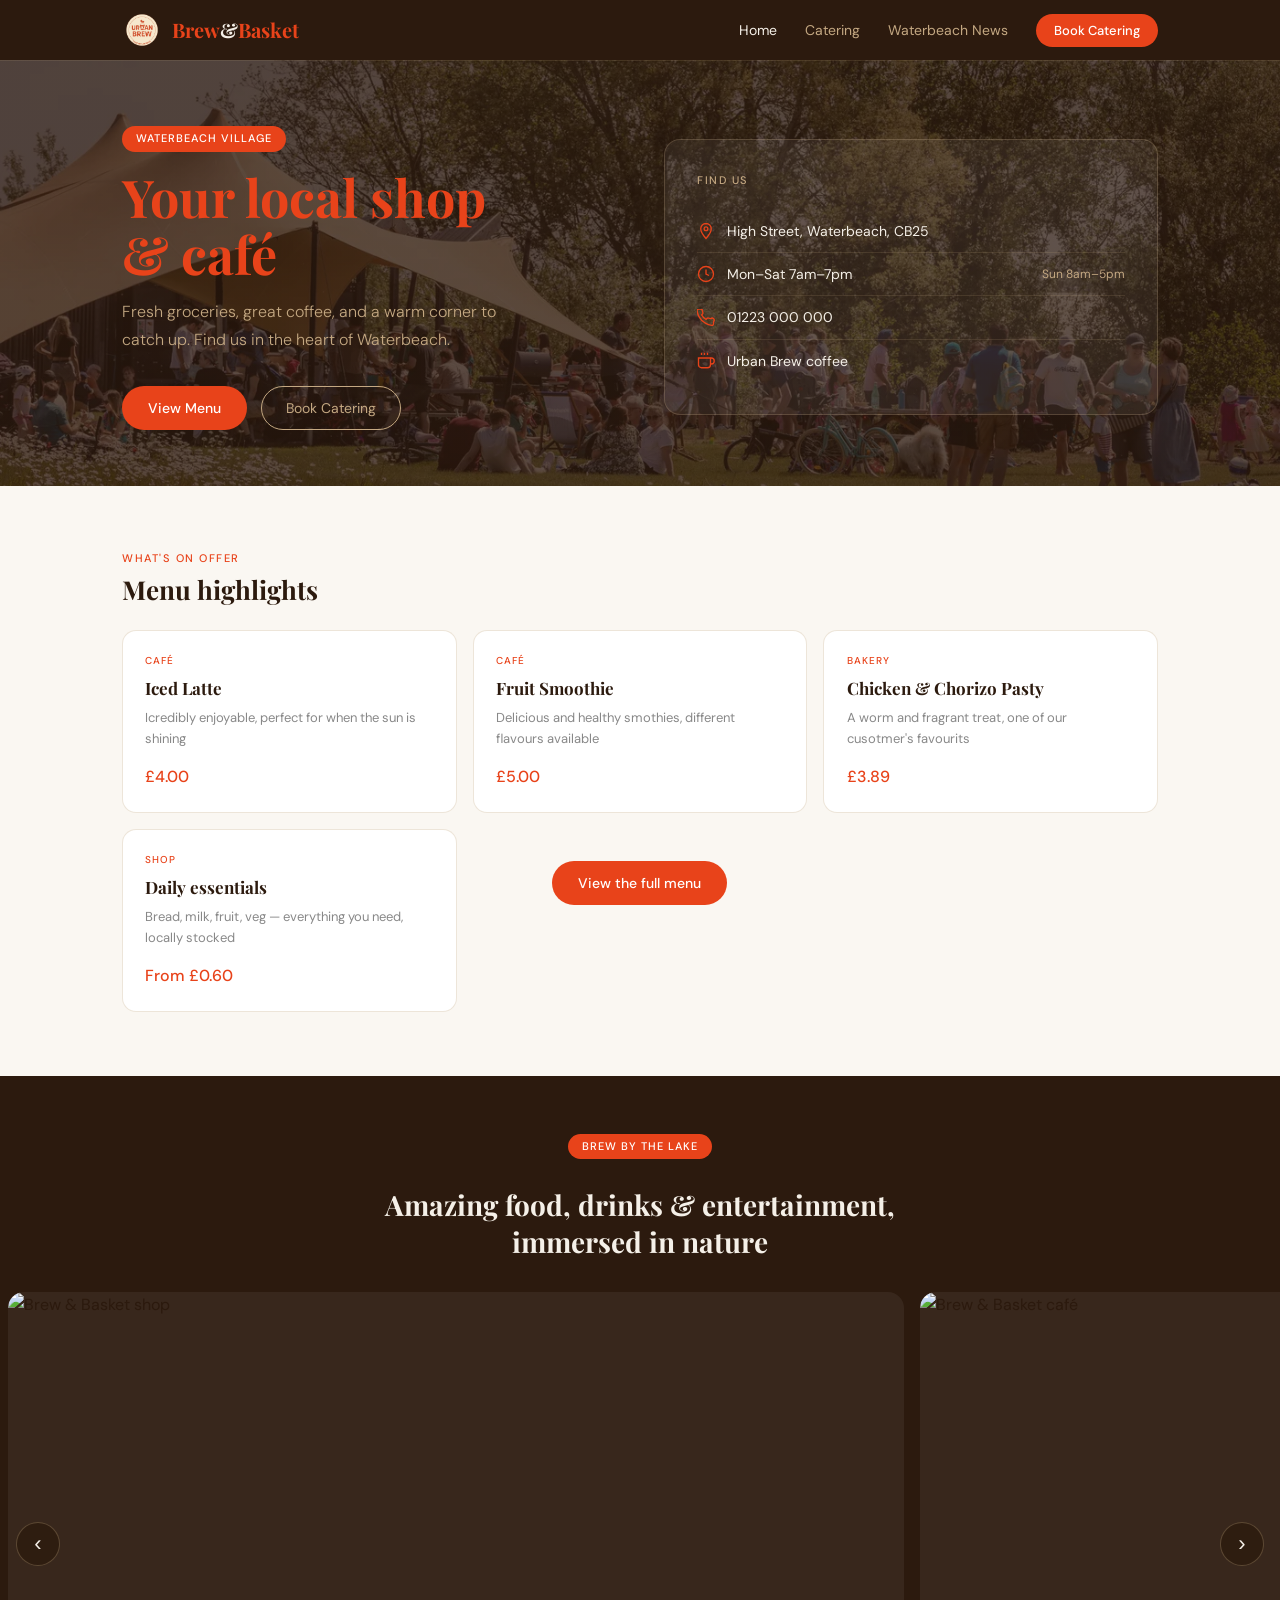
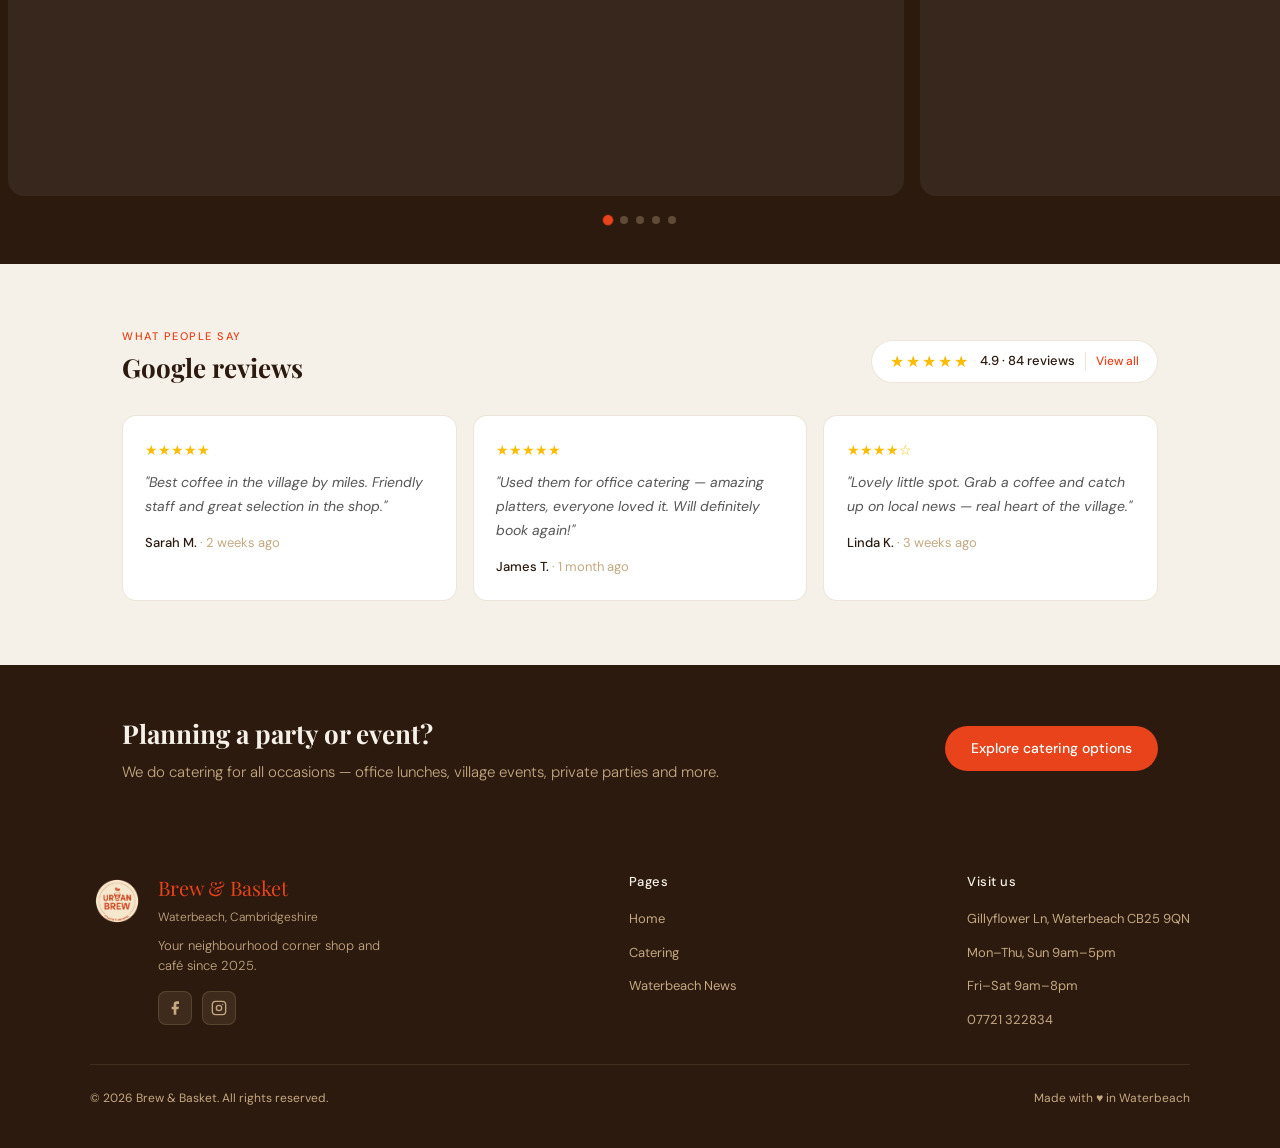
==== index.html @ def5f102 "Change menu link image from JPG to PNG" ====
<!DOCTYPE html>
<html lang="en">
<head>
  <meta charset="UTF-8" />
  <meta name="viewport" content="width=device-width, initial-scale=1.0" />
  <title>Brew & Basket — Waterbeach</title>
  <meta name="description" content="Your local corner shop and café in Waterbeach. Fresh groceries, Urban Brew coffee, and catering for every occasion." />
  <link rel="stylesheet" href="css/style.css" />
  <link rel="stylesheet" href="css/home.css" />
</head>
<body>

  <!-- NAV -->
  <nav class="nav">
    <div class="nav-inner">
      <a href="index.html" class="nav-logo">
        <img src="images/logo.png" alt="Brew & Basket logo" />
        <span class="nav-logo-text">Brew<span>&amp;</span>Basket</span>
      </a>
      <button class="nav-toggle" aria-label="Toggle menu">
        <span></span><span></span><span></span>
      </button>
      <ul class="nav-links">
        <li><a href="index.html">Home</a></li>
        <li><a href="catering.html">Catering</a></li>
        <li><a href="news.html">Waterbeach News</a></li>
        <li><a href="catering.html" class="nav-cta">Book Catering</a></li>
      </ul>
    </div>
  </nav>

  <!-- HERO -->
  <section class="hero">
    <div class="hero-inner page">
      <div class="hero-text fade-up">
        <span class="tag">Waterbeach Village</span>
        <h1><em>Your local shop<br>&amp; café</em></h1>
        <p>Fresh groceries, great coffee, and a warm corner to catch up. Find us in the heart of Waterbeach.</p>
        <div class="hero-btns">
          <a href="#menu" class="btn-primary">View Menu</a>
          <a href="catering.html" class="btn-ghost">Book Catering</a>
        </div>
      </div>
      <div class="hero-card fade-up delay-2">
        <div class="hero-card-title">Find us</div>
        <div class="info-row">
          <svg viewBox="0 0 24 24" fill="none" stroke="currentColor" stroke-width="1.8" class="icon"><path d="M12 2C8.13 2 5 5.13 5 9c0 5.25 7 13 7 13s7-7.75 7-13c0-3.87-3.13-7-7-7z"/><circle cx="12" cy="9" r="2.5"/></svg>
          <span>High Street, Waterbeach, CB25</span>
        </div>
        <div class="info-row">
          <svg viewBox="0 0 24 24" fill="none" stroke="currentColor" stroke-width="1.8" class="icon"><circle cx="12" cy="12" r="10"/><polyline points="12 6 12 12 16 14"/></svg>
          <span>Mon–Sat 7am–7pm</span>
          <small>Sun 8am–5pm</small>
        </div>
        <div class="info-row">
          <svg viewBox="0 0 24 24" fill="none" stroke="currentColor" stroke-width="1.8" class="icon"><path d="M22 16.92v3a2 2 0 01-2.18 2 19.79 19.79 0 01-8.63-3.07A19.5 19.5 0 013.07 10.8 19.79 19.79 0 01.12 2.18 2 2 0 012.1 0h3a2 2 0 012 1.72c.127.96.361 1.903.7 2.81a2 2 0 01-.45 2.11L6.09 7.91a16 16 0 006 6l1.27-1.27a2 2 0 012.11-.45c.907.339 1.85.573 2.81.7A2 2 0 0122 16.92z"/></svg>
          <span>01223 000 000</span>
        </div>
        <div class="info-row">
          <svg viewBox="0 0 24 24" fill="none" stroke="currentColor" stroke-width="1.8" class="icon"><path d="M18 8h1a4 4 0 010 8h-1"/><path d="M2 8h16v9a4 4 0 01-4 4H6a4 4 0 01-4-4V8z"/><line x1="6" y1="1" x2="6" y2="4"/><line x1="10" y1="1" x2="10" y2="4"/><line x1="14" y1="1" x2="14" y2="4"/></svg>
          <span>Urban Brew coffee</span>
        </div>
      </div>
    </div>
  </section>

  <!-- MENU -->
  <section id="menu" class="section-pad">
    <div class="page">
      <p class="section-label reveal">What's on offer</p>
      <h2 class="section-title reveal">Menu highlights</h2>
      <div class="menu-grid">
        <div class="menu-card reveal">
          <div class="menu-cat">Café</div>
          <h3>Iced Latte</h3>
          <p>Icredibly enjoyable, perfect for when the sun is shining</p>
          <div class="menu-price">£4.00</div>
        </div>
        <div class="menu-card reveal delay-1">
          <div class="menu-cat">Café</div>
          <h3>Fruit Smoothie</h3>
          <p>Delicious and healthy smothies, different flavours available</p>
          <div class="menu-price">£5.00</div>
        </div>
        <div class="menu-card reveal delay-2">
          <div class="menu-cat">Bakery</div>
          <h3>Chicken & Chorizo Pasty</h3>
          <p>A worm and fragrant treat, one of our cusotmer's favourits</p>
          <div class="menu-price">£3.89</div>
        </div>
        <div class="menu-card reveal delay-2">
          <div class="menu-cat">Shop</div>
          <h3>Daily essentials</h3>
          <p>Bread, milk, fruit, veg — everything you need, locally stocked</p>
          <div class="menu-price">From £0.60</div>
        </div>
      <div style="text-align:center; margin-top:2rem;">
        <a href="images/menu.png" target="_blank" class="btn-primary">View the full menu</a>
      </div>
    </div>
  </section>

  <!-- CAROUSEL -->
  <section class="carousel-section">
    <div class="carousel-text reveal">
      <span class="tag">Brew by the lake</span>
      <h2>Amazing food, drinks &amp; entertainment,<br>immersed in nature</h2>
    </div>
    <div class="carousel-track-wrap">
      <div class="carousel-track" id="carouselTrack">
        <div class="carousel-slide">
          <img src="images/shop1.jpg" alt="Brew & Basket shop" />
        </div>
        <div class="carousel-slide">
          <img src="images/shop2.jpg" alt="Brew & Basket café" />
        </div>
        <div class="carousel-slide">
          <img src="images/shop3.jpg" alt="Brew & Basket drinks" />
        </div>
        <div class="carousel-slide">
          <img src="images/shop4.jpg" alt="Brew & Basket food" />
        </div>
        <div class="carousel-slide">
          <img src="images/shop5.jpg" alt="Brew & Basket lakeside" />
        </div>
      </div>
      <button class="carousel-btn carousel-prev" id="carouselPrev" aria-label="Previous">&#8249;</button>
      <button class="carousel-btn carousel-next" id="carouselNext" aria-label="Next">&#8250;</button>
    </div>
    <div class="carousel-dots" id="carouselDots"></div>
  </section>

  <!-- GOOGLE REVIEWS -->
  <section class="reviews-section">
    <div class="page">
      <div class="reviews-header reveal">
        <div>
          <p class="section-label">What people say</p>
          <h2 class="section-title" style="margin-bottom:0">Google reviews</h2>
        </div>
        <div class="google-badge">
          <div class="stars">★★★★★</div>
          <span>4.9 · 84 reviews</span>
          <a href="https://maps.google.com" target="_blank" rel="noopener" class="google-link">View all</a>
        </div>
      </div>
      <div class="reviews-grid">
        <div class="review-card reveal">
          <div class="review-stars">★★★★★</div>
          <p class="review-text">"Best coffee in the village by miles. Friendly staff and great selection in the shop."</p>
          <div class="reviewer">Sarah M. <span class="review-date">· 2 weeks ago</span></div>
        </div>
        <div class="review-card reveal delay-1">
          <div class="review-stars">★★★★★</div>
          <p class="review-text">"Used them for office catering — amazing platters, everyone loved it. Will definitely book again!"</p>
          <div class="reviewer">James T. <span class="review-date">· 1 month ago</span></div>
        </div>
        <div class="review-card reveal delay-2">
          <div class="review-stars">★★★★☆</div>
          <p class="review-text">"Lovely little spot. Grab a coffee and catch up on local news — real heart of the village."</p>
          <div class="reviewer">Linda K. <span class="review-date">· 3 weeks ago</span></div>
        </div>
      </div>
    </div>
  </section>

  <!-- CTA STRIP -->
  <section class="cta-strip">
    <div class="page">
      <div class="cta-inner reveal">
        <div>
          <h2>Planning a party or event?</h2>
          <p>We do catering for all occasions — office lunches, village events, private parties and more.</p>
        </div>
        <a href="catering.html" class="btn-primary">Explore catering options</a>
      </div>
    </div>
  </section>

  <!-- FOOTER -->
  <footer class="footer">
    <div class="footer-inner">
      <div>
        <div class="footer-brand-wrap">
          <img src="images/logo.png" alt="Brew & Basket logo" />
          <div>
            <div class="footer-brand">Brew &amp; Basket
              <small>Waterbeach, Cambridgeshire</small>
            </div>
            <p style="color:var(--tan); font-size:13px; font-weight:300; margin-top:8px; max-width:240px; line-height:1.6;">Your neighbourhood corner shop and café since 2025.</p>
            <div class="footer-social">
              <a href="https://facebook.com/brewandbasket" target="_blank" rel="noopener" aria-label="Facebook">
                <svg viewBox="0 0 24 24" fill="currentColor"><path d="M18 2h-3a5 5 0 00-5 5v3H7v4h3v8h4v-8h3l1-4h-4V7a1 1 0 011-1h3z"/></svg>
              </a>
              <a href="https://instagram.com/brewandbasket" target="_blank" rel="noopener" aria-label="Instagram">
                <svg viewBox="0 0 24 24" fill="none" stroke="currentColor" stroke-width="2"><rect x="2" y="2" width="20" height="20" rx="5" ry="5"/><circle cx="12" cy="12" r="4"/><circle cx="17.5" cy="6.5" r="1" fill="currentColor" stroke="none"/></svg>
              </a>
            </div>
          </div>
        </div>
      </div>
      <div class="footer-col">
        <h4>Pages</h4>
        <ul>
          <li><a href="index.html">Home</a></li>
          <li><a href="catering.html">Catering</a></li>
          <li><a href="news.html">Waterbeach News</a></li>
        </ul>
      </div>
      <div class="footer-col">
        <h4>Visit us</h4>
        <ul>
          <li><a href="#">Gillyflower Ln, Waterbeach CB25 9QN</a></li>
          <li><a href="#">Mon–Thu, Sun 9am–5pm</a></li>
          <li><a href="#">Fri–Sat 9am–8pm</a></li>
          <li><a href="tel:07721322834">07721 322834</a></li>
        </ul>
      </div>
    </div>
    <div class="footer-bottom">
      <span>© 2026 Brew &amp; Basket. All rights reserved.</span>
      <span>Made with ♥ in Waterbeach</span>
    </div>
  </footer>

  <script src="js/main.js"></script>
</body>
</html>
---- css/style.css ----
@import url('https://fonts.googleapis.com/css2?family=Playfair+Display:wght@400;700&family=DM+Sans:wght@300;400;500&display=swap');

/* ── Brand tokens ── */
:root {
  --orange:  #E8431A;
  --cream:   #F5F0E8;
  --brown:   #2C1A0E;
  --tan:     #C4A882;
  --light:   #FAF7F2;
  --white:   #FFFFFF;
  --border:  rgba(196,168,130,0.30);
  --border-light: rgba(196,168,130,0.18);
}

/* ── Reset ── */
*, *::before, *::after { box-sizing: border-box; margin: 0; padding: 0; }
html { scroll-behavior: smooth; }
body {
  font-family: 'DM Sans', sans-serif;
  background: var(--light);
  color: var(--brown);
  font-size: 16px;
  line-height: 1.6;
}
img { max-width: 100%; display: block; }
a { color: inherit; }

/* ── Utility ── */
.tag {
  display: inline-block;
  background: var(--orange);
  color: #fff;
  font-size: 11px;
  font-weight: 500;
  letter-spacing: 1px;
  text-transform: uppercase;
  padding: 4px 14px;
  border-radius: 20px;
  margin-bottom: 1rem;
}
.section-label {
  font-size: 11px;
  letter-spacing: 1.5px;
  text-transform: uppercase;
  color: var(--orange);
  font-weight: 500;
  margin-bottom: 0.4rem;
}
.section-title {
  font-family: 'Playfair Display', serif;
  font-size: 26px;
  color: var(--brown);
  margin-bottom: 1.5rem;
  line-height: 1.2;
}
.btn-primary {
  display: inline-block;
  background: var(--orange);
  color: #fff;
  padding: 11px 26px;
  border-radius: 24px;
  font-size: 14px;
  font-weight: 500;
  text-decoration: none;
  transition: opacity .2s, transform .15s;
  border: none;
  cursor: pointer;
  font-family: 'DM Sans', sans-serif;
}
.btn-primary:hover { opacity: .88; transform: translateY(-1px); }
.btn-ghost {
  display: inline-block;
  border: 1.5px solid var(--tan);
  color: var(--tan);
  padding: 10px 24px;
  border-radius: 24px;
  font-size: 14px;
  text-decoration: none;
  transition: border-color .2s, color .2s;
}
.btn-ghost:hover { border-color: var(--cream); color: var(--cream); }

/* ── Navigation ── */
.nav {
  background: var(--brown);
  position: sticky;
  top: 0;
  z-index: 100;
  box-shadow: 0 1px 0 rgba(196,168,130,0.15);
}
.nav-inner {
  max-width: 1100px;
  margin: 0 auto;
  padding: 0 2rem;
  height: 60px;
  display: flex;
  align-items: center;
  justify-content: space-between;
}
.nav-logo {
  display: flex;
  align-items: center;
  gap: 10px;
  text-decoration: none;
}
.nav-logo img {
  height: 40px;
  width: 40px;
  object-fit: contain;
  border-radius: 50%;
}
.nav-logo-text {
  font-family: 'Playfair Display', serif;
  font-size: 20px;
  font-weight: 700;
  color: var(--orange);
}
.nav-logo-text span { color: var(--cream); }
.nav-links {
  display: flex;
  align-items: center;
  gap: 28px;
  list-style: none;
}
.nav-links a {
  color: var(--tan);
  text-decoration: none;
  font-size: 14px;
  transition: color .2s;
}
.nav-links a:hover,
.nav-links a.active { color: var(--cream); }
.nav-links .nav-cta {
  background: var(--orange);
  color: #fff;
  padding: 8px 18px;
  border-radius: 20px;
  font-size: 13px;
  font-weight: 500;
  transition: opacity .2s;
}
.nav-links .nav-cta:hover { opacity: .85; color: #fff; }

/* hamburger */
.nav-toggle {
  display: none;
  background: none;
  border: none;
  cursor: pointer;
  padding: 4px;
}
.nav-toggle span {
  display: block;
  width: 22px;
  height: 2px;
  background: var(--tan);
  margin: 5px 0;
  transition: transform .25s, opacity .25s;
}

/* ── Footer ── */
.footer {
  background: var(--brown);
  padding: 2.5rem 2rem;
}
.footer-inner {
  max-width: 1100px;
  margin: 0 auto;
  display: flex;
  align-items: flex-start;
  justify-content: space-between;
  gap: 2rem;
  flex-wrap: wrap;
}
.footer-brand-wrap {
  display: flex;
  align-items: flex-start;
  gap: 14px;
}
.footer-brand-wrap img {
  width: 54px;
  height: 54px;
  object-fit: contain;
  border-radius: 50%;
  margin-top: 2px;
  flex-shrink: 0;
}
.footer-brand {
  font-family: 'Playfair Display', serif;
  color: var(--orange);
  font-size: 20px;
}
.footer-brand small {
  display: block;
  color: var(--tan);
  font-family: 'DM Sans', sans-serif;
  font-size: 12px;
  font-weight: 300;
  margin-top: 4px;
}
.footer-brand p {
  color: var(--tan);
  font-size: 13px;
  font-weight: 300;
  margin-top: 8px;
  max-width: 260px;
  line-height: 1.6;
}
.footer-social {
  display: flex;
  gap: 10px;
  margin-top: 14px;
}
.footer-social a {
  display: flex;
  align-items: center;
  justify-content: center;
  width: 34px;
  height: 34px;
  border-radius: 8px;
  background: rgba(196,168,130,0.12);
  border: 1px solid rgba(196,168,130,0.2);
  color: var(--tan);
  text-decoration: none;
  transition: background .2s, color .2s;
}
.footer-social a:hover {
  background: var(--orange);
  color: white;
  border-color: var(--orange);
}
.footer-social svg { width: 16px; height: 16px; }
.footer-col h4 {
  color: var(--cream);
  font-size: 13px;
  font-weight: 500;
  letter-spacing: 0.5px;
  margin-bottom: 12px;
}
.footer-col ul { list-style: none; }
.footer-col ul li { margin-bottom: 8px; }
.footer-col ul li a {
  color: var(--tan);
  text-decoration: none;
  font-size: 13px;
  transition: color .2s;
}
.footer-col ul li a:hover { color: var(--cream); }
.footer-bottom {
  max-width: 1100px;
  margin: 1.5rem auto 0;
  padding-top: 1.5rem;
  border-top: 1px solid rgba(196,168,130,0.15);
  font-size: 12px;
  color: var(--tan);
  display: flex;
  justify-content: space-between;
  flex-wrap: wrap;
  gap: .5rem;
}

/* ── Page wrapper ── */
.page { max-width: 1100px; margin: 0 auto; padding: 0 2rem; }

/* ── Animations ── */
@keyframes fadeUp {
  from { opacity: 0; transform: translateY(18px); }
  to   { opacity: 1; transform: translateY(0); }
}
.fade-up { animation: fadeUp .55s ease both; }
.delay-1 { animation-delay: .1s; }
.delay-2 { animation-delay: .2s; }
.delay-3 { animation-delay: .3s; }
.delay-4 { animation-delay: .4s; }

/* ── Responsive ── */
@media (max-width: 768px) {
  .nav-links { display: none; flex-direction: column; position: absolute; top: 60px; left: 0; right: 0; background: var(--brown); padding: 1.5rem 2rem; gap: 16px; border-top: 1px solid rgba(196,168,130,0.15); }
  .nav-links.open { display: flex; }
  .nav-toggle { display: block; }
  .section-title { font-size: 22px; }
  .page { padding: 0 1.25rem; }
}
---- css/home.css ----
/* ── Hero ── */
.hero {
  background: linear-gradient(rgba(44, 26, 14, 0.78), rgba(44, 26, 14, 0.78)),
              url('../images/hero.webp') center/cover no-repeat;

  padding: 4rem 0 3.5rem;
}
.hero-inner {
  display: grid;
  grid-template-columns: 1fr 1fr;
  gap: 3rem;
  align-items: center;
}
.hero-text h1 {
  font-family: 'Playfair Display', serif;
  font-size: 52px;
  color: var(--tan);
  line-height: 1.1;
  margin-bottom: 1rem;
}
.hero-text h1 em {
  color: var(--tan);
  font-style: normal;
}
.hero-text p {
  color: var(--tan);
  font-size: 16px;
  font-weight: 300;
  line-height: 1.75;
  margin-bottom: 2rem;
  max-width: 400px;
}
.hero-btns {
  display: flex;
  gap: 14px;
  flex-wrap: wrap;
}

.hero-card {
  background: rgba(255,255,255,0.06);
  border: 1px solid rgba(196,168,130,0.25);
  border-radius: 16px;
  padding: 2rem;
}
.hero-card-title {
  color: var(--tan);
  font-size: 11px;
  letter-spacing: 1.5px;
  text-transform: uppercase;
  font-weight: 500;
  margin-bottom: 1.25rem;
}
.info-row {
  display: flex;
  align-items: center;
  gap: 12px;
  padding: 10px 0;
  border-bottom: 1px solid rgba(196,168,130,0.15);
}
.info-row:last-child { border-bottom: none; }
.info-row .icon {
  width: 18px;
  height: 18px;
  color: var(--orange);
  flex-shrink: 0;
}
.info-row span {
  color: var(--cream);
  font-size: 14px;
  flex: 1;
}
.info-row small {
  color: var(--tan);
  font-size: 12px;
}

/* ── Section padding ── */
.section-pad { padding: 4rem 0; }

/* ── Menu grid ── */
.menu-grid {
  display: grid;
  grid-template-columns: repeat(3, 1fr);
  gap: 16px;
}
.menu-card {
  background: var(--white);
  border-radius: 14px;
  padding: 1.4rem;
  border: 1px solid var(--border);
  transition: transform .2s, box-shadow .2s;
}
.menu-card:hover {
  transform: translateY(-3px);
  box-shadow: 0 8px 24px rgba(44,26,14,0.08);
}
.menu-cat {
  font-size: 10px;
  font-weight: 500;
  letter-spacing: 1px;
  text-transform: uppercase;
  color: var(--orange);
  margin-bottom: 6px;
}
.menu-card h3 {
  font-family: 'Playfair Display', serif;
  font-size: 17px;
  color: var(--brown);
  margin-bottom: 6px;
}
.menu-card p {
  font-size: 13px;
  color: #888;
  line-height: 1.6;
  margin-bottom: 14px;
}
.menu-price {
  font-size: 16px;
  font-weight: 500;
  color: var(--orange);
}

/* ── Reviews ── */
.reviews-section {
  background: var(--cream);
  padding: 4rem 0;
}
.reviews-header {
  display: flex;
  align-items: flex-end;
  justify-content: space-between;
  margin-bottom: 2rem;
  flex-wrap: wrap;
  gap: 1rem;
}
.google-badge {
  display: flex;
  align-items: center;
  gap: 10px;
  background: var(--white);
  padding: 8px 18px;
  border-radius: 24px;
  border: 1px solid var(--border);
}
.stars { color: #FBBC04; font-size: 16px; letter-spacing: 2px; }
.google-badge span { font-size: 13px; color: var(--brown); font-weight: 500; }
.google-link {
  font-size: 12px;
  color: var(--orange);
  text-decoration: none;
  font-weight: 500;
  border-left: 1px solid var(--border);
  padding-left: 10px;
}
.reviews-grid {
  display: grid;
  grid-template-columns: repeat(3, 1fr);
  gap: 16px;
}
.review-card {
  background: var(--white);
  border-radius: 14px;
  padding: 1.4rem;
  border: 1px solid var(--border);
}
.review-stars { color: #FBBC04; font-size: 14px; margin-bottom: 10px; }
.review-text {
  font-size: 14px;
  color: #555;
  line-height: 1.7;
  margin-bottom: 14px;
  font-style: italic;
}
.reviewer { font-size: 13px; font-weight: 500; color: var(--brown); }
.review-date { color: var(--tan); font-weight: 400; }

/* ── CTA strip ── */
.cta-strip {
  background: var(--brown);
  padding: 3rem 0;
}
.cta-inner {
  display: flex;
  align-items: center;
  justify-content: space-between;
  gap: 2rem;
  flex-wrap: wrap;
}
.cta-inner h2 {
  font-family: 'Playfair Display', serif;
  font-size: 26px;
  color: var(--cream);
  margin-bottom: 6px;
}
.cta-inner p {
  color: var(--tan);
  font-size: 15px;
  font-weight: 300;
}

/* ── Hero h1 colour fix (readable on cream background) ── */
.hero-text h1 em {
  color: var(--orange);
  font-style: normal;
}

/* ── Carousel ── */
.carousel-section {
  background: var(--brown);
  padding: 3.5rem 0 2.5rem;
  overflow: hidden;
}
.carousel-text {
  text-align: center;
  padding: 0 2rem;
  margin-bottom: 2rem;
}
.carousel-text h2 {
  font-family: 'Playfair Display', serif;
  font-size: 28px;
  color: var(--cream);
  line-height: 1.3;
  margin-top: 0.75rem;
}
.carousel-track-wrap {
  position: relative;
  overflow: hidden;
  cursor: grab;
  user-select: none;
}
.carousel-track-wrap:active { cursor: grabbing; }
.carousel-track {
  display: flex;
  transition: transform 0.45s cubic-bezier(0.25, 0.46, 0.45, 0.94);
}
.carousel-slide {
  min-width: 70%;
  margin: 0 8px;
  border-radius: 16px;
  overflow: hidden;
  aspect-ratio: 16/9;
  background: rgba(255,255,255,0.06);
  flex-shrink: 0;
}
.carousel-slide img {
  width: 100%;
  height: 100%;
  object-fit: cover;
  display: block;
  pointer-events: none;
}
/* placeholder when no image uploaded yet */
.carousel-slide:not(:has(img[src])) {
  display: flex;
  align-items: center;
  justify-content: center;
  color: var(--tan);
  font-size: 13px;
}
.carousel-btn {
  position: absolute;
  top: 50%;
  transform: translateY(-50%);
  background: rgba(44,26,14,0.7);
  border: 1px solid rgba(196,168,130,0.3);
  color: var(--cream);
  width: 44px;
  height: 44px;
  border-radius: 50%;
  font-size: 22px;
  cursor: pointer;
  display: flex;
  align-items: center;
  justify-content: center;
  transition: background .2s;
  z-index: 2;
}
.carousel-btn:hover { background: var(--orange); border-color: var(--orange); }
.carousel-prev { left: 16px; }
.carousel-next { right: 16px; }
.carousel-dots {
  display: flex;
  justify-content: center;
  gap: 8px;
  margin-top: 1.25rem;
  padding: 0 2rem;
}
.carousel-dots .dot {
  width: 8px;
  height: 8px;
  border-radius: 50%;
  background: rgba(196,168,130,0.35);
  border: none;
  cursor: pointer;
  transition: background .2s, transform .2s;
  padding: 0;
}
.carousel-dots .dot.active {
  background: var(--orange);
  transform: scale(1.3);
}

/* ── Responsive ── */
@media (max-width: 900px) {
  .menu-grid { grid-template-columns: repeat(2, 1fr); }
  .reviews-grid { grid-template-columns: repeat(2, 1fr); }
  .carousel-slide { min-width: 85%; }
}
@media (max-width: 768px) {
  .hero-inner { grid-template-columns: 1fr; }
  .hero-text h1 { font-size: 38px; }
  .hero-card { display: none; }
  .menu-grid { grid-template-columns: 1fr; }
  .reviews-grid { grid-template-columns: 1fr; }
  .cta-inner { flex-direction: column; text-align: center; }
  .carousel-slide { min-width: 92%; }
  .carousel-text h2 { font-size: 22px; }
}
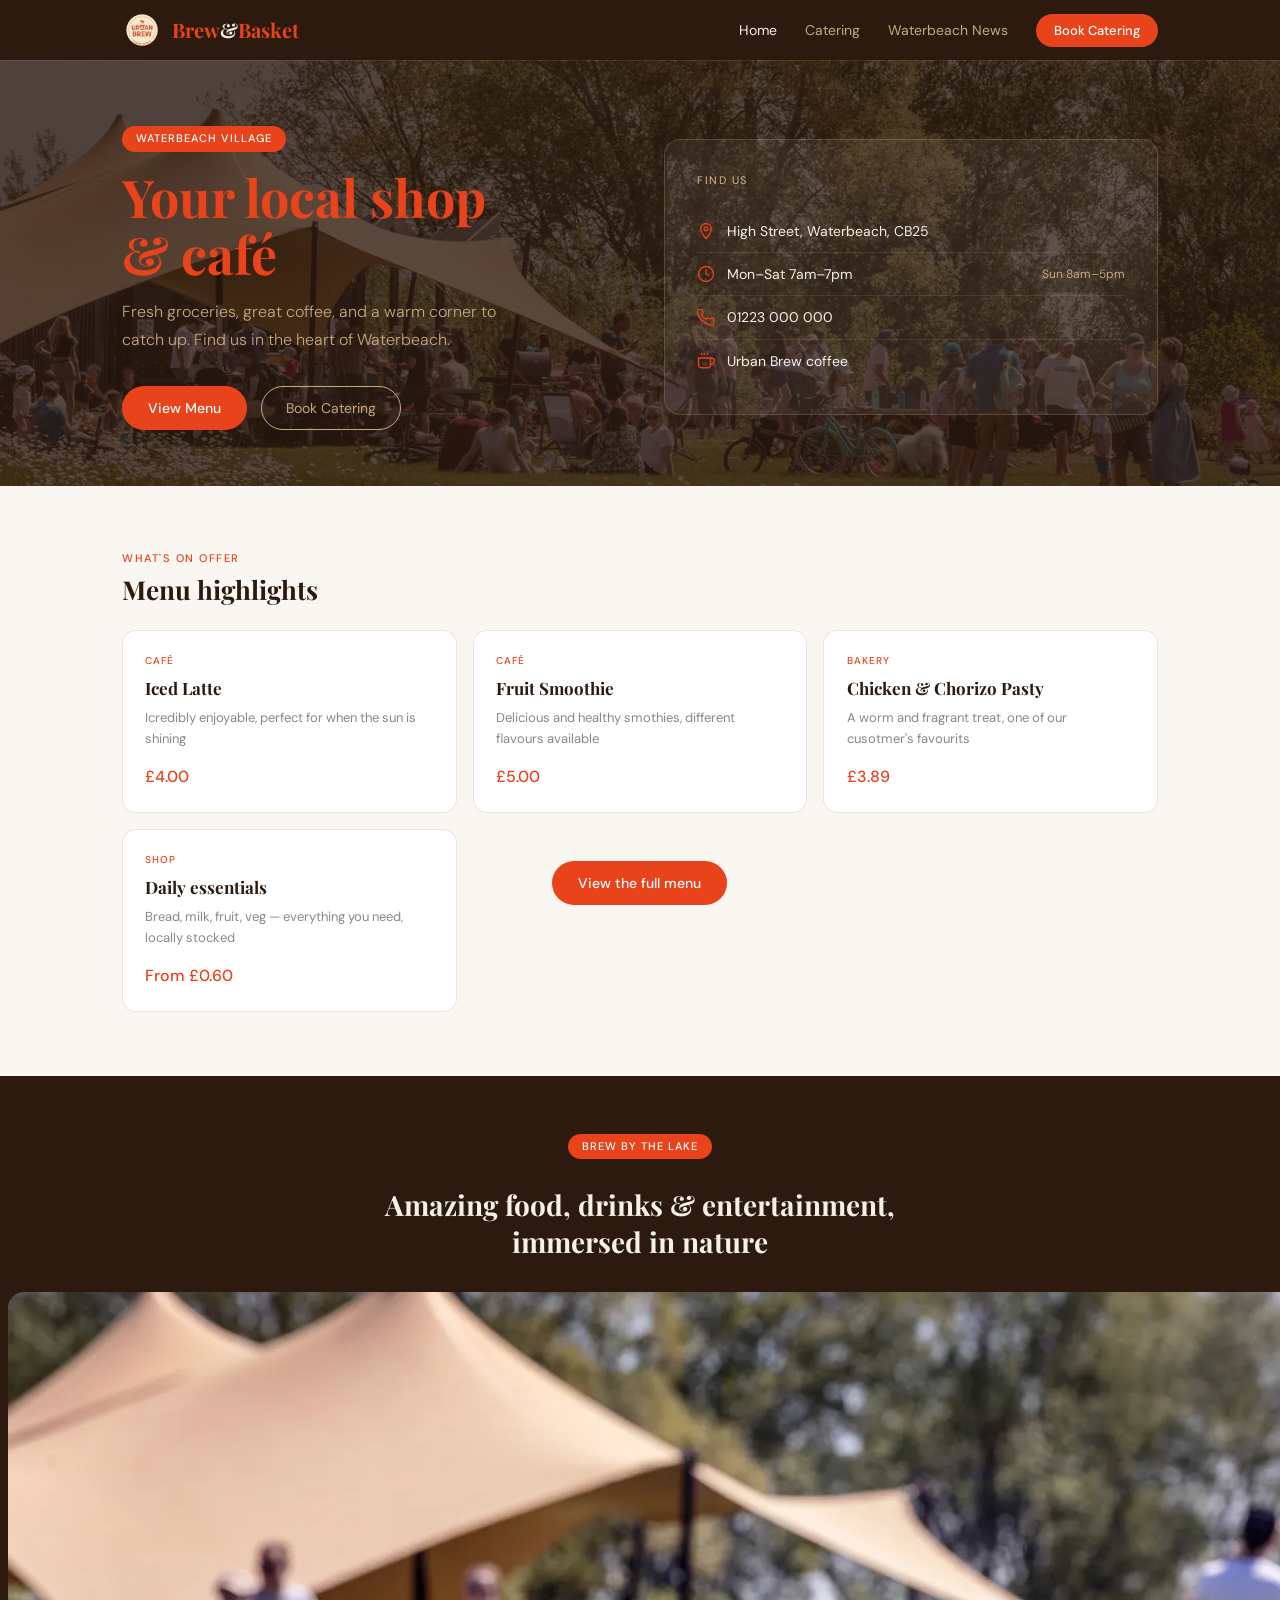
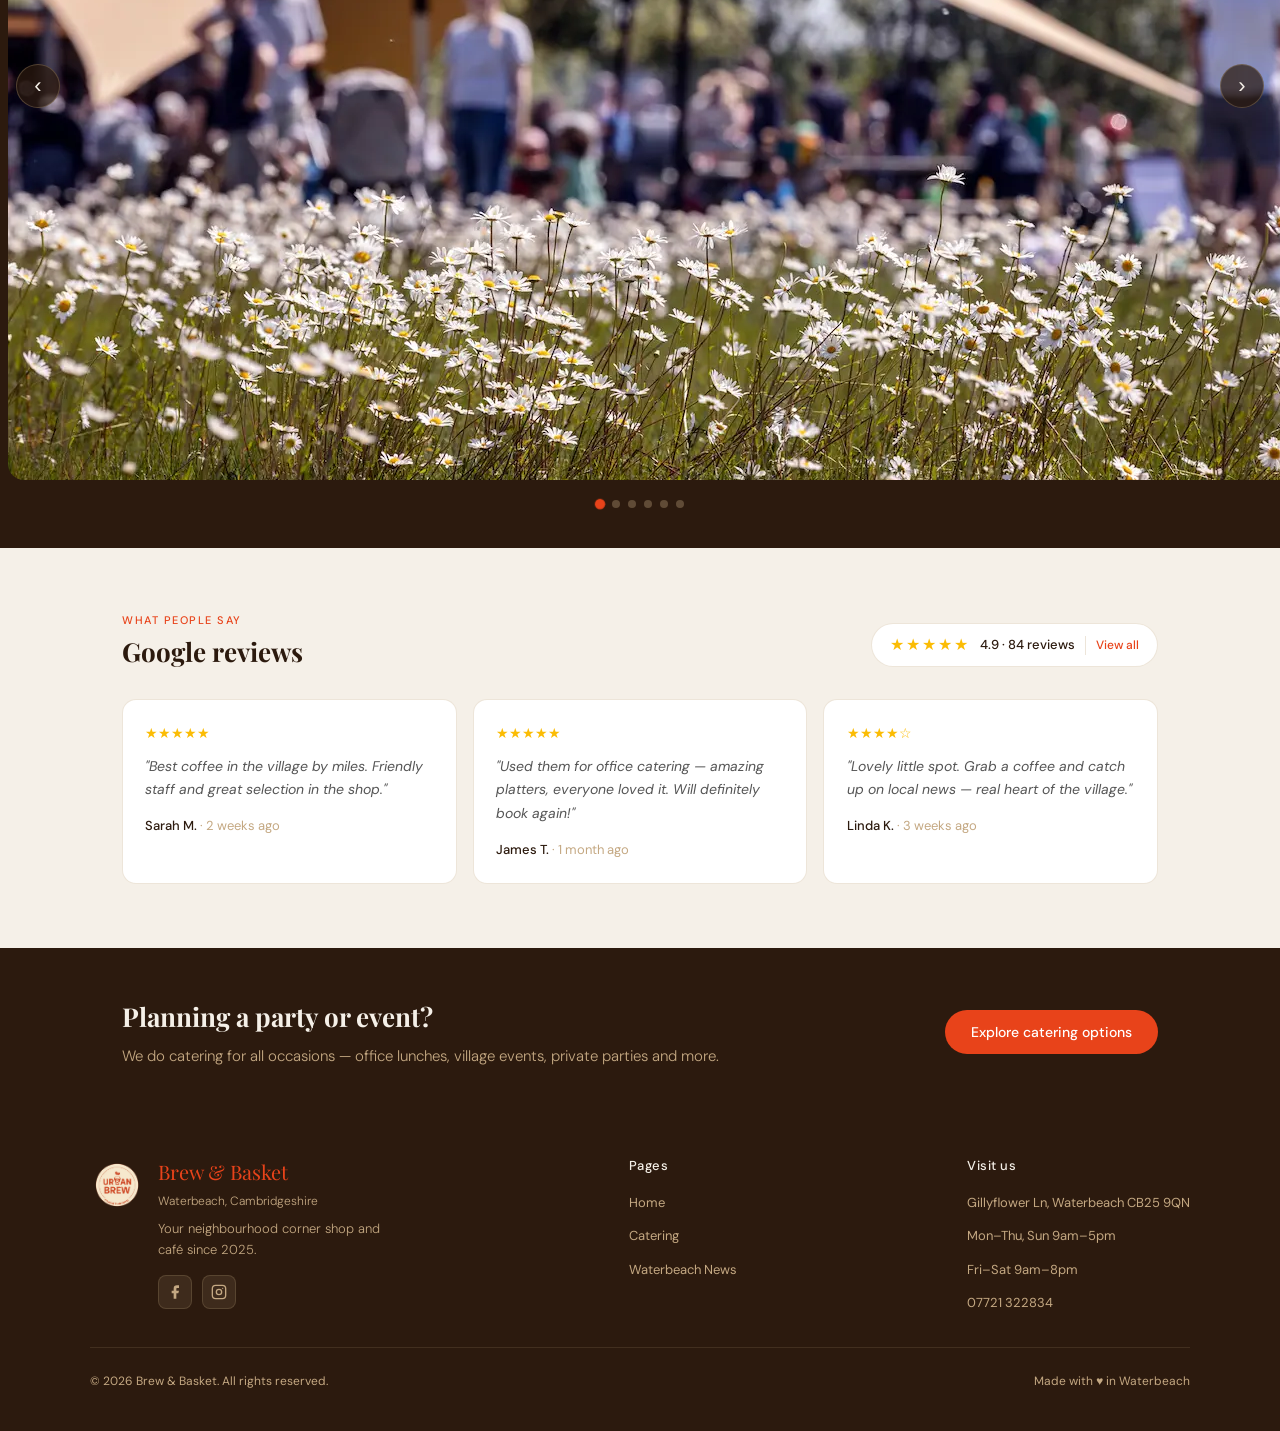
==== commit 7d1156e4: "Replace JPG images with WEBP format in carousel" ====
--- a/index.html
+++ b/index.html
@@ -109,20 +109,23 @@
     <div class="carousel-track-wrap">
       <div class="carousel-track" id="carouselTrack">
         <div class="carousel-slide">
-          <img src="images/shop1.jpg" alt="Brew & Basket shop" />
-        </div>
-        <div class="carousel-slide">
-          <img src="images/shop2.jpg" alt="Brew & Basket café" />
-        </div>
-        <div class="carousel-slide">
-          <img src="images/shop3.jpg" alt="Brew & Basket drinks" />
-        </div>
-        <div class="carousel-slide">
-          <img src="images/shop4.jpg" alt="Brew & Basket food" />
-        </div>
-        <div class="carousel-slide">
-          <img src="images/shop5.jpg" alt="Brew & Basket lakeside" />
-        </div>
+          <img src="images/shop1.webp" alt="Brew & Basket shop" />
+        </div>
+        <div class="carousel-slide">
+          <img src="images/shop2.webp" alt="Brew & Basket café" />
+        </div>
+        <div class="carousel-slide">
+          <img src="images/shop3.webp" alt="Brew & Basket drinks" />
+        </div>
+        <div class="carousel-slide">
+          <img src="images/shop4.webp" alt="Brew & Basket food" />
+        </div>
+        <div class="carousel-slide">
+          <img src="images/shop5.webp" alt="Brew & Basket lakeside" />
+        </div>
+        <div class="carousel-slide">
+          <img src="images/shop6.webp" alt="Brew & Basket lakeside" />
+        </div>        
       </div>
       <button class="carousel-btn carousel-prev" id="carouselPrev" aria-label="Previous">&#8249;</button>
       <button class="carousel-btn carousel-next" id="carouselNext" aria-label="Next">&#8250;</button>
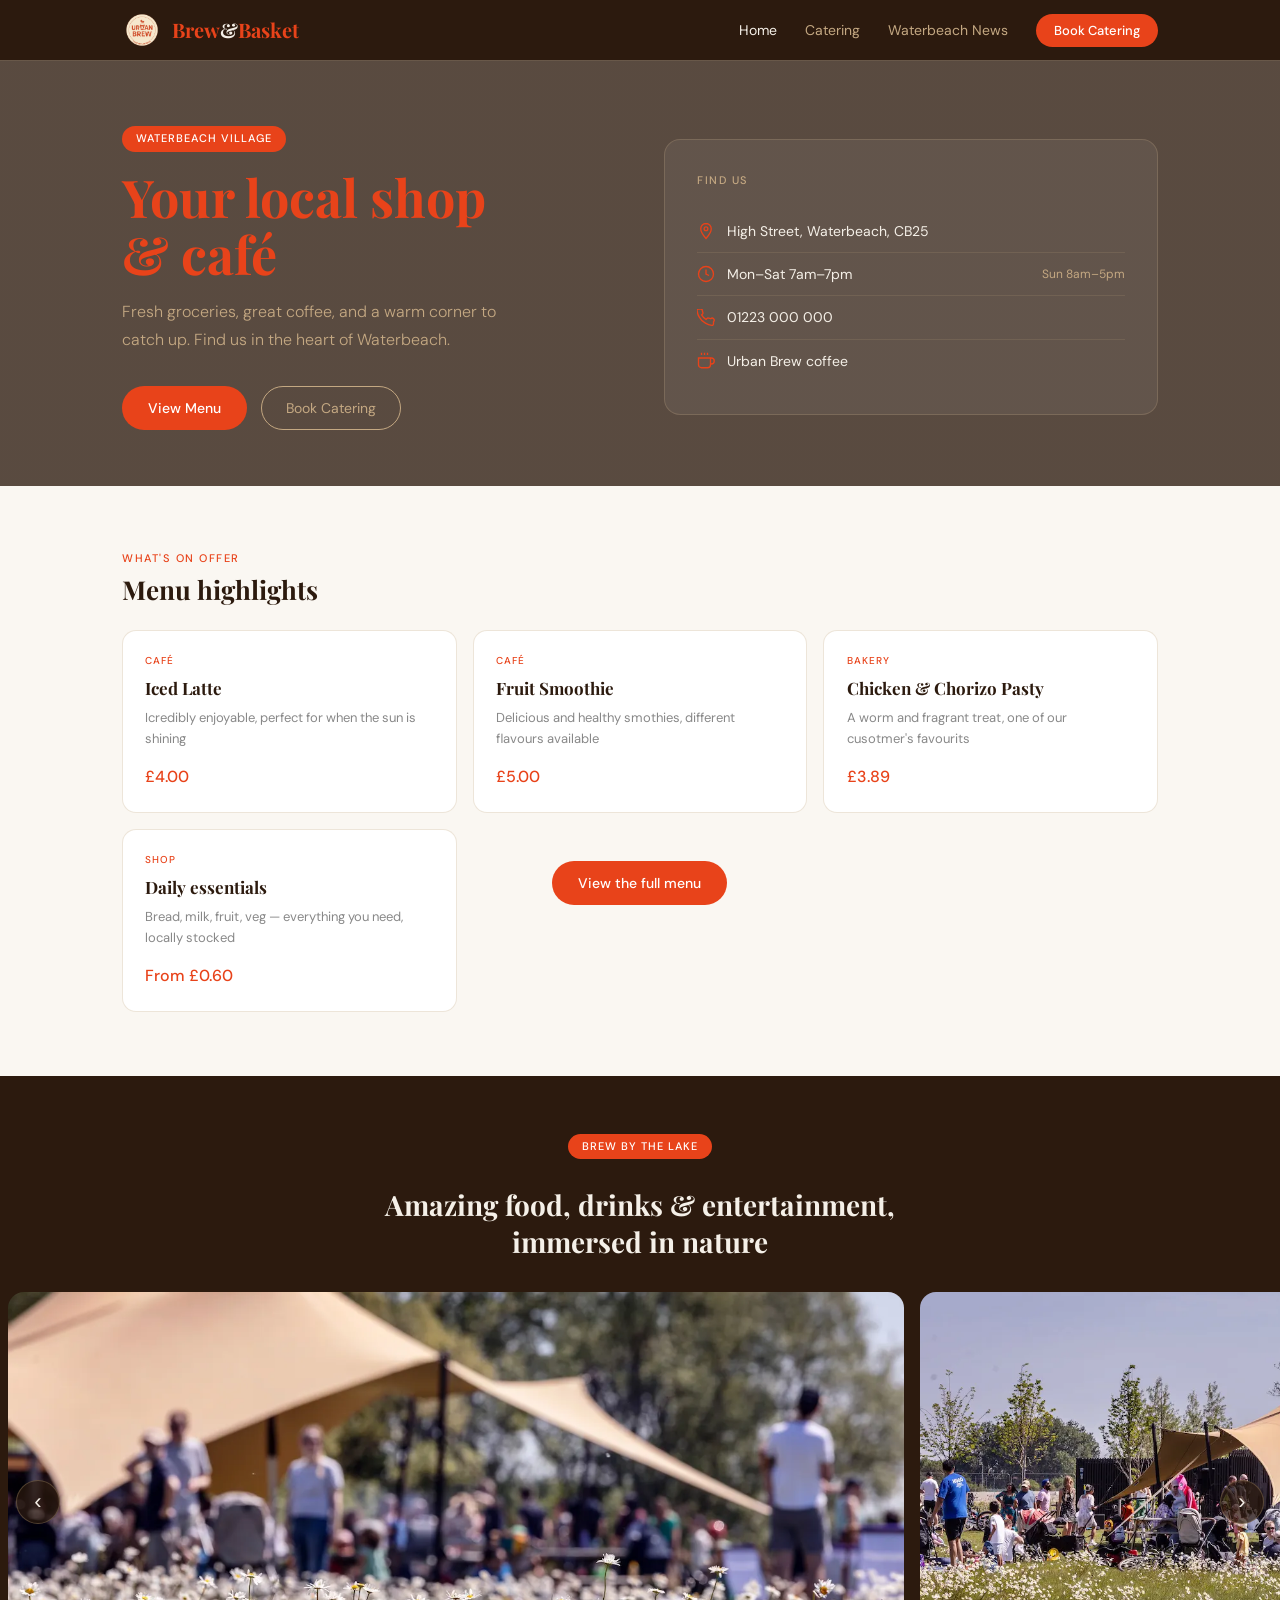
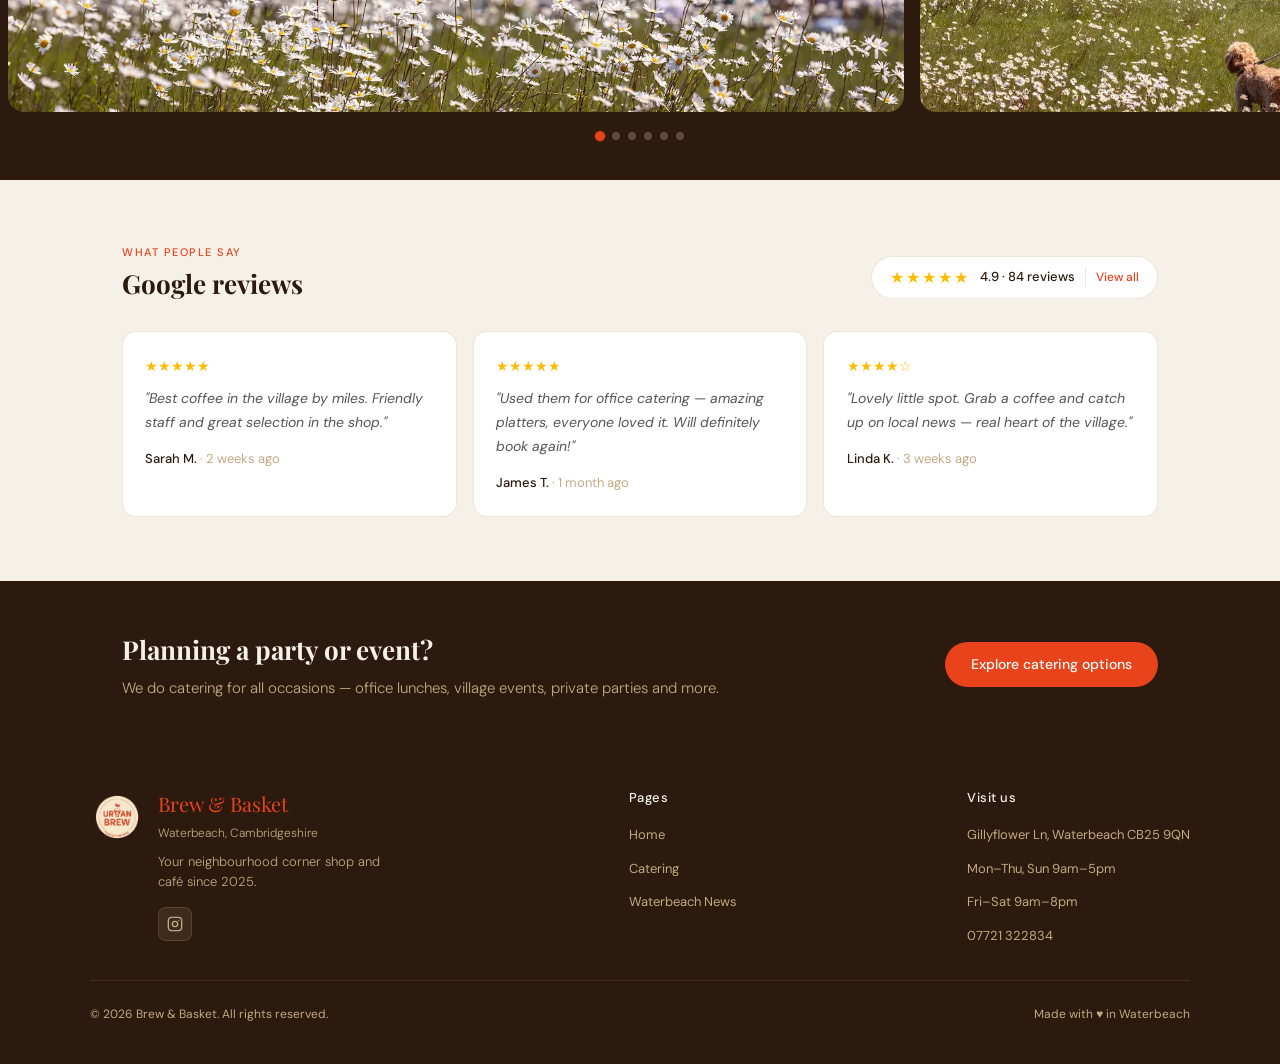
==== commit 0a18031a: "Change Instagram link to urbanbrew2025 Updated Instagram link to new account." ====
--- a/index.html
+++ b/index.html
@@ -192,10 +192,7 @@
             </div>
             <p style="color:var(--tan); font-size:13px; font-weight:300; margin-top:8px; max-width:240px; line-height:1.6;">Your neighbourhood corner shop and café since 2025.</p>
             <div class="footer-social">
-              <a href="https://facebook.com/brewandbasket" target="_blank" rel="noopener" aria-label="Facebook">
-                <svg viewBox="0 0 24 24" fill="currentColor"><path d="M18 2h-3a5 5 0 00-5 5v3H7v4h3v8h4v-8h3l1-4h-4V7a1 1 0 011-1h3z"/></svg>
-              </a>
-              <a href="https://instagram.com/brewandbasket" target="_blank" rel="noopener" aria-label="Instagram">
+              <a href="https://www.instagram.com/urbanbrew2025/" target="_blank" rel="noopener" aria-label="Instagram">
                 <svg viewBox="0 0 24 24" fill="none" stroke="currentColor" stroke-width="2"><rect x="2" y="2" width="20" height="20" rx="5" ry="5"/><circle cx="12" cy="12" r="4"/><circle cx="17.5" cy="6.5" r="1" fill="currentColor" stroke="none"/></svg>
               </a>
             </div>
--- a/css/home.css
+++ b/css/home.css
@@ -1,8 +1,8 @@
 /* ── Hero ── */
 .hero {
   background: linear-gradient(rgba(44, 26, 14, 0.78), rgba(44, 26, 14, 0.78)),
-              url('../images/hero.webp') center/cover no-repeat;
-
+              url('../images/hero.jpg') center/cover no-repeat;
+  background-attachment: fixed;
   padding: 4rem 0 3.5rem;
 }
 .hero-inner {
@@ -14,12 +14,12 @@
 .hero-text h1 {
   font-family: 'Playfair Display', serif;
   font-size: 52px;
-  color: var(--tan);
+  color: var(--cream);
   line-height: 1.1;
   margin-bottom: 1rem;
 }
 .hero-text h1 em {
-  color: var(--tan);
+  color: var(--orange);
   font-style: normal;
 }
 .hero-text p {
@@ -238,7 +238,7 @@
   margin: 0 8px;
   border-radius: 16px;
   overflow: hidden;
-  aspect-ratio: 16/9;
+  height: 420px;
   background: rgba(255,255,255,0.06);
   flex-shrink: 0;
 }
@@ -246,6 +246,7 @@
   width: 100%;
   height: 100%;
   object-fit: cover;
+  object-position: center;
   display: block;
   pointer-events: none;
 }
@@ -300,11 +301,10 @@
   transform: scale(1.3);
 }
 
-/* ── Responsive ── */
 @media (max-width: 900px) {
   .menu-grid { grid-template-columns: repeat(2, 1fr); }
   .reviews-grid { grid-template-columns: repeat(2, 1fr); }
-  .carousel-slide { min-width: 85%; }
+  .carousel-slide { min-width: 85%; height: 300px; }
 }
 @media (max-width: 768px) {
   .hero-inner { grid-template-columns: 1fr; }
@@ -313,6 +313,6 @@
   .menu-grid { grid-template-columns: 1fr; }
   .reviews-grid { grid-template-columns: 1fr; }
   .cta-inner { flex-direction: column; text-align: center; }
-  .carousel-slide { min-width: 92%; }
+  .carousel-slide { min-width: 92%; height: 220px; }
   .carousel-text h2 { font-size: 22px; }
 }
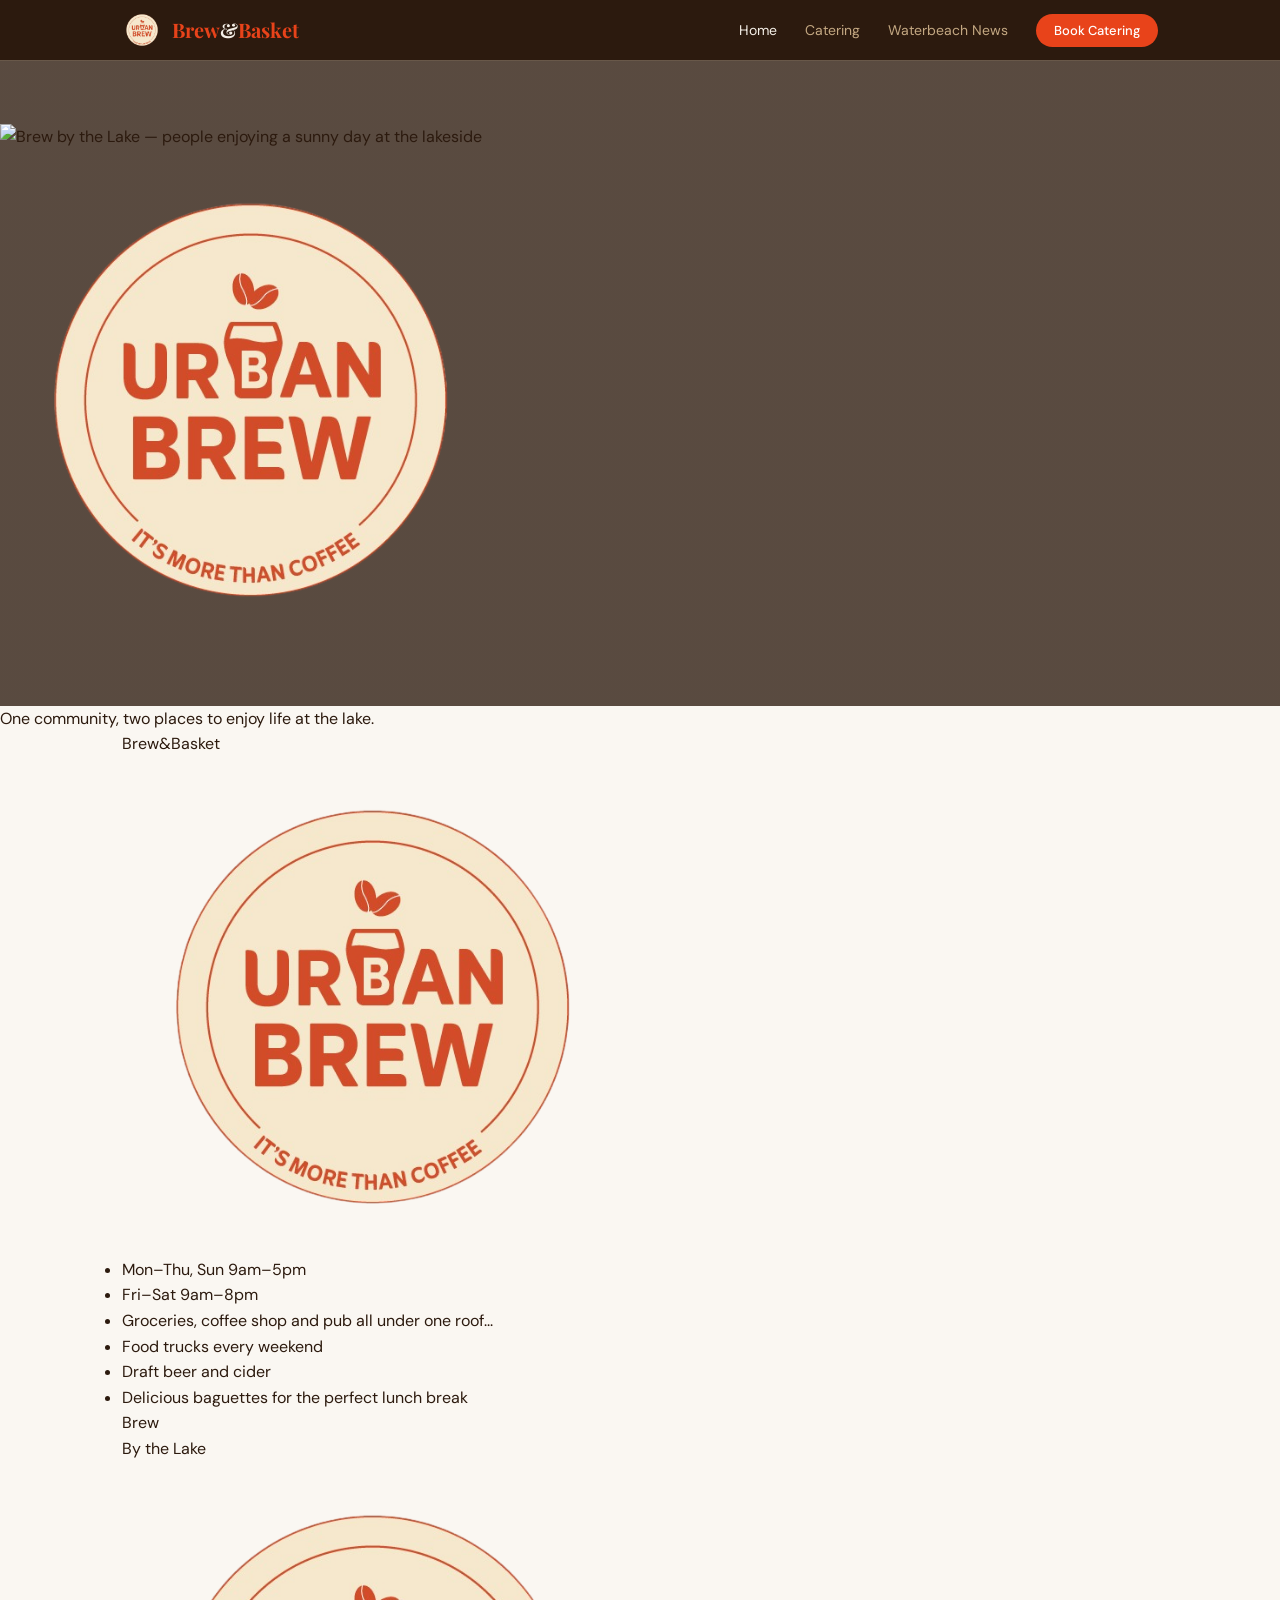
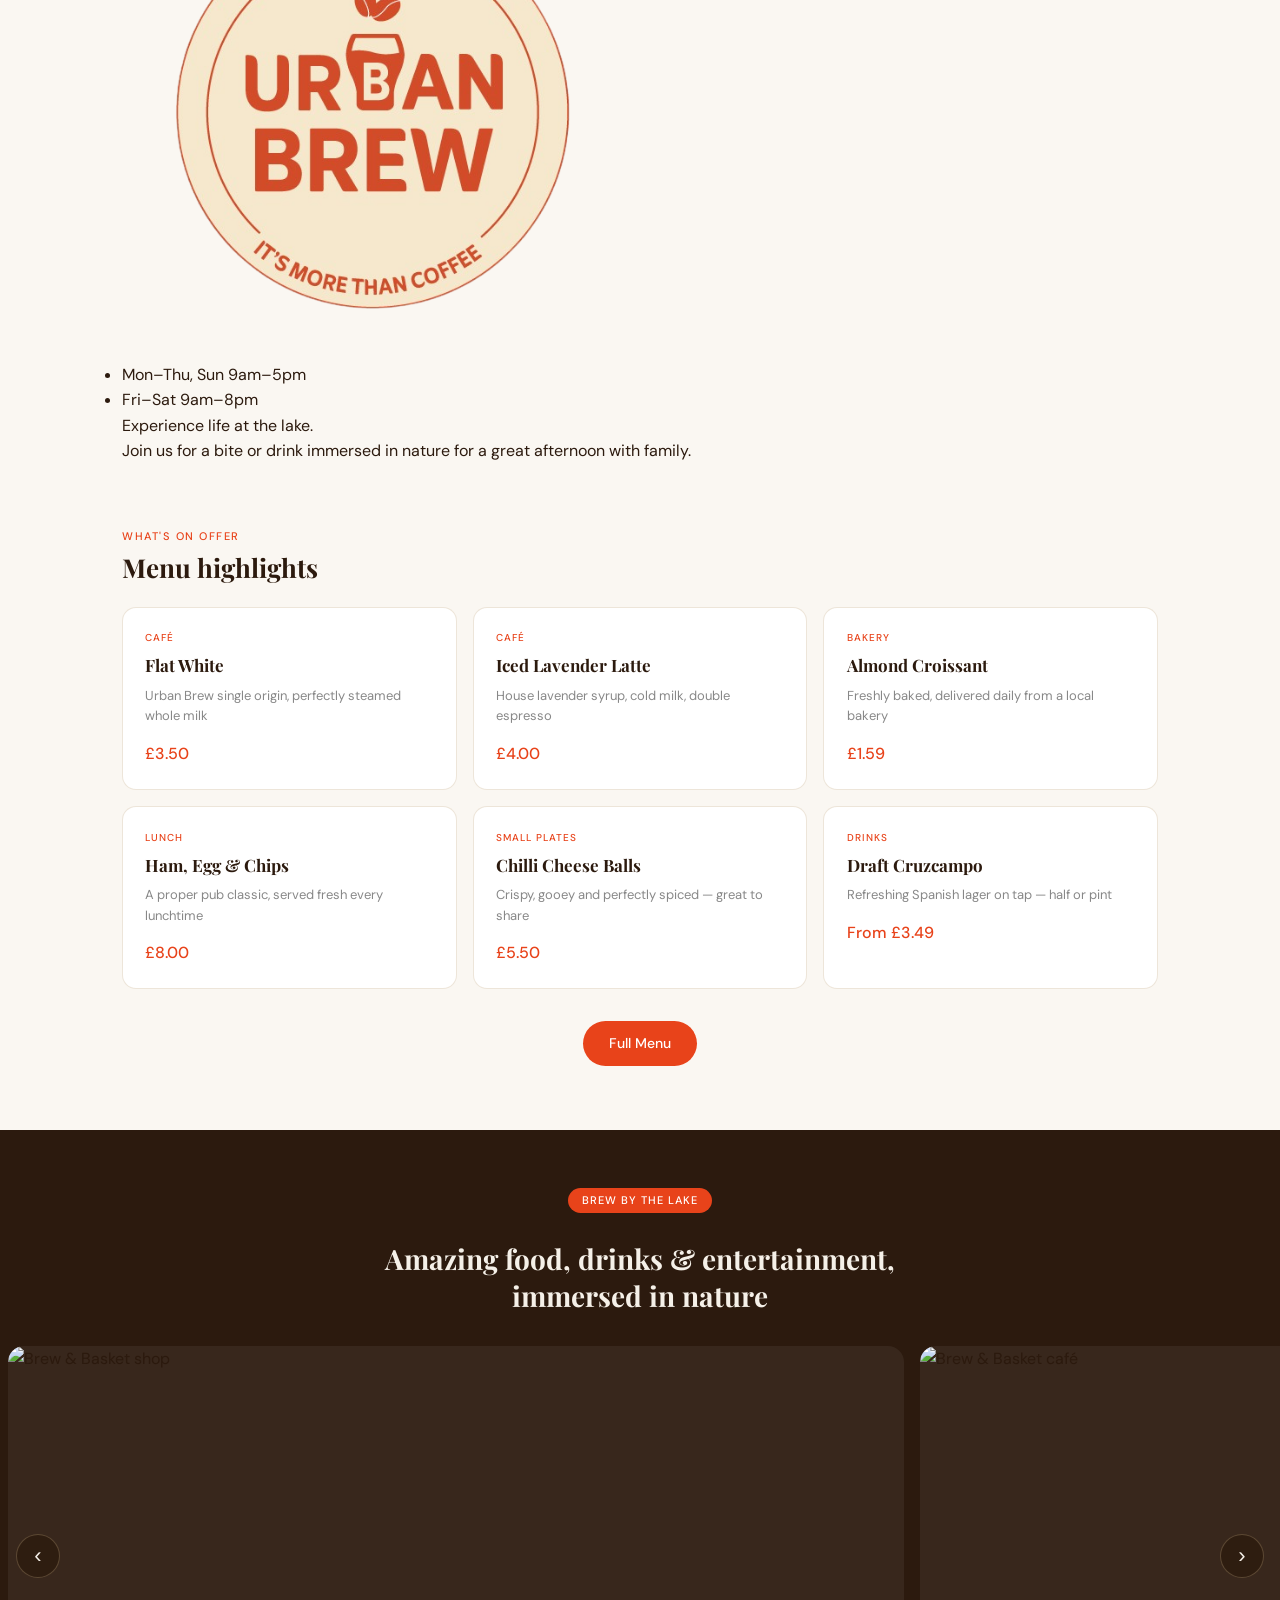
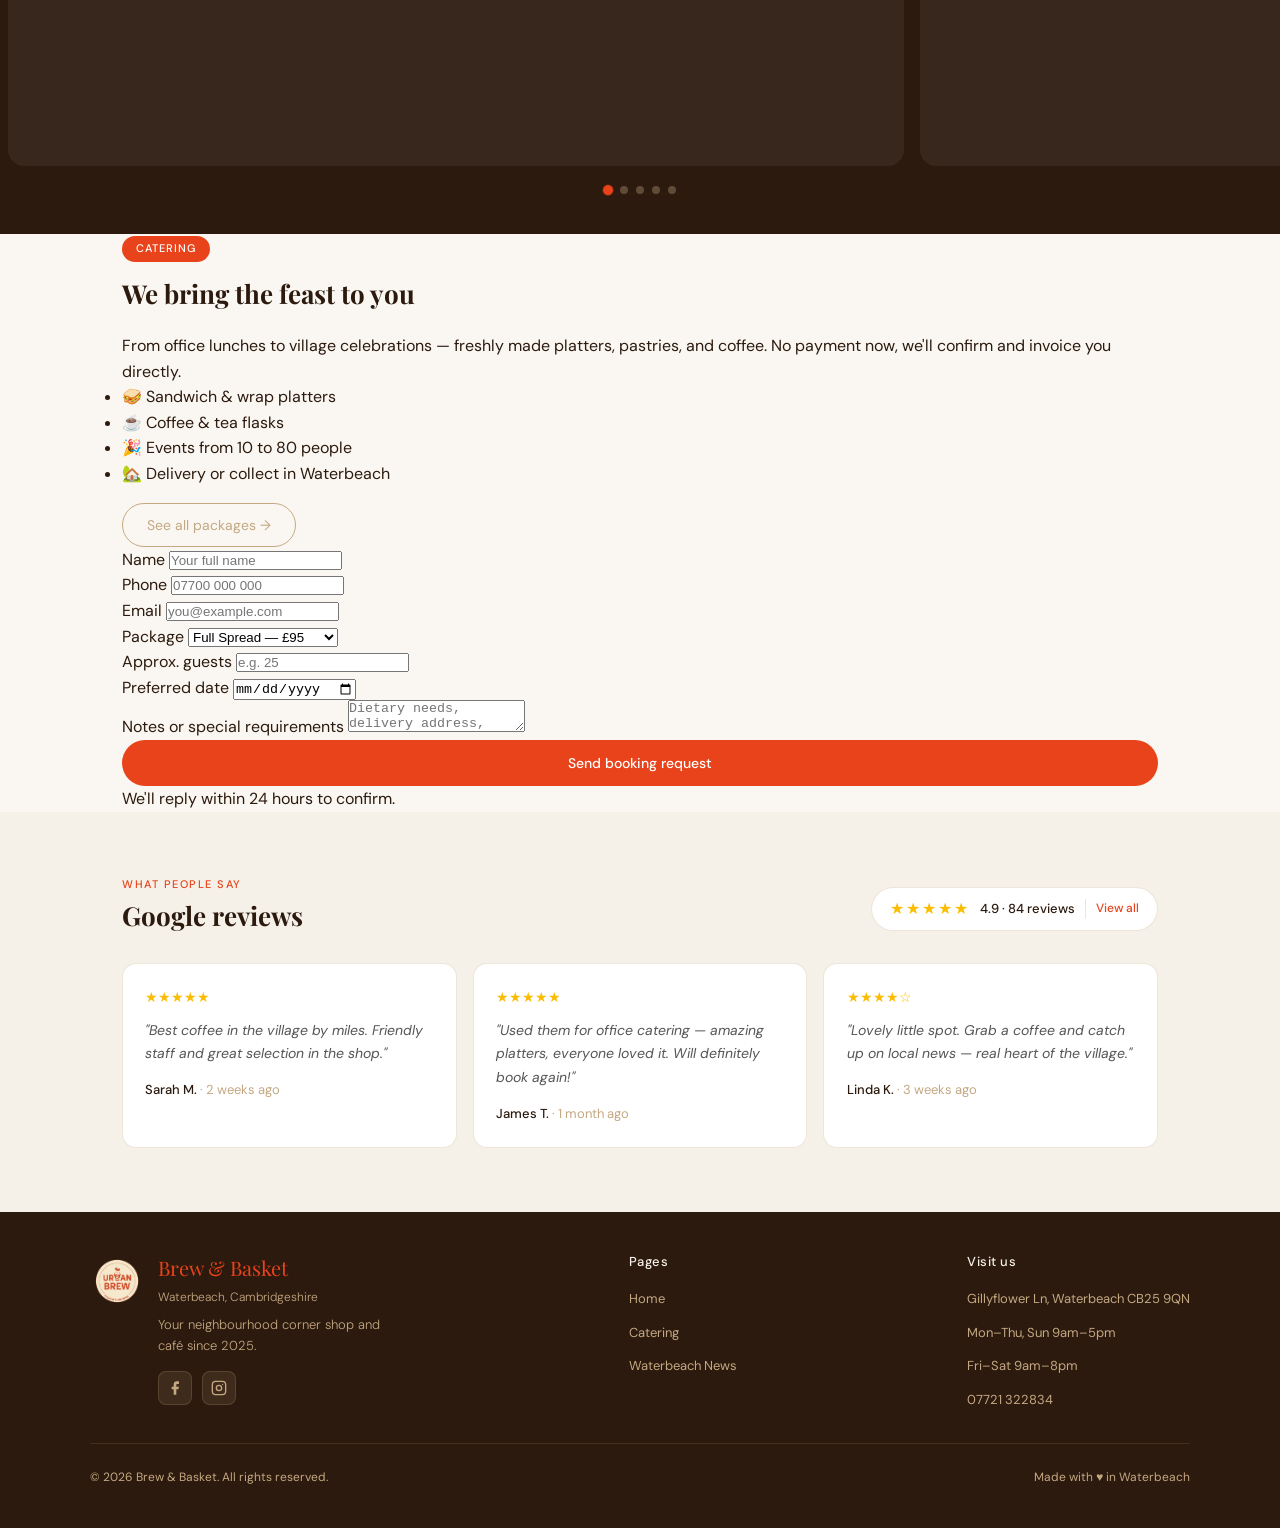
==== commit 456f2601: "Revise catering section and update menu items Updated catering link and added a catering form sectio" ====
--- a/index.html
+++ b/index.html
@@ -24,47 +24,62 @@
         <li><a href="index.html">Home</a></li>
         <li><a href="catering.html">Catering</a></li>
         <li><a href="news.html">Waterbeach News</a></li>
-        <li><a href="catering.html" class="nav-cta">Book Catering</a></li>
+        <li><a href="#book" class="nav-cta">Book Catering</a></li>
       </ul>
     </div>
   </nav>
 
   <!-- HERO -->
   <section class="hero">
-    <div class="hero-inner page">
-      <div class="hero-text fade-up">
-        <span class="tag">Waterbeach Village</span>
-        <h1><em>Your local shop<br>&amp; café</em></h1>
-        <p>Fresh groceries, great coffee, and a warm corner to catch up. Find us in the heart of Waterbeach.</p>
-        <div class="hero-btns">
-          <a href="#menu" class="btn-primary">View Menu</a>
-          <a href="catering.html" class="btn-ghost">Book Catering</a>
-        </div>
-      </div>
-      <div class="hero-card fade-up delay-2">
-        <div class="hero-card-title">Find us</div>
-        <div class="info-row">
-          <svg viewBox="0 0 24 24" fill="none" stroke="currentColor" stroke-width="1.8" class="icon"><path d="M12 2C8.13 2 5 5.13 5 9c0 5.25 7 13 7 13s7-7.75 7-13c0-3.87-3.13-7-7-7z"/><circle cx="12" cy="9" r="2.5"/></svg>
-          <span>High Street, Waterbeach, CB25</span>
-        </div>
-        <div class="info-row">
-          <svg viewBox="0 0 24 24" fill="none" stroke="currentColor" stroke-width="1.8" class="icon"><circle cx="12" cy="12" r="10"/><polyline points="12 6 12 12 16 14"/></svg>
-          <span>Mon–Sat 7am–7pm</span>
-          <small>Sun 8am–5pm</small>
-        </div>
-        <div class="info-row">
-          <svg viewBox="0 0 24 24" fill="none" stroke="currentColor" stroke-width="1.8" class="icon"><path d="M22 16.92v3a2 2 0 01-2.18 2 19.79 19.79 0 01-8.63-3.07A19.5 19.5 0 013.07 10.8 19.79 19.79 0 01.12 2.18 2 2 0 012.1 0h3a2 2 0 012 1.72c.127.96.361 1.903.7 2.81a2 2 0 01-.45 2.11L6.09 7.91a16 16 0 006 6l1.27-1.27a2 2 0 012.11-.45c.907.339 1.85.573 2.81.7A2 2 0 0122 16.92z"/></svg>
-          <span>01223 000 000</span>
-        </div>
-        <div class="info-row">
-          <svg viewBox="0 0 24 24" fill="none" stroke="currentColor" stroke-width="1.8" class="icon"><path d="M18 8h1a4 4 0 010 8h-1"/><path d="M2 8h16v9a4 4 0 01-4 4H6a4 4 0 01-4-4V8z"/><line x1="6" y1="1" x2="6" y2="4"/><line x1="10" y1="1" x2="10" y2="4"/><line x1="14" y1="1" x2="14" y2="4"/></svg>
-          <span>Urban Brew coffee</span>
-        </div>
-      </div>
-    </div>
-  </section>
-
-  <!-- MENU -->
+    <img src="images/hero.png" alt="Brew by the Lake — people enjoying a sunny day at the lakeside" class="hero-img" />
+    <div class="hero-overlay">
+      <img src="images/logo.png" alt="Urban Brew logo" class="hero-logo fade-up" />
+    </div>
+  </section>
+
+  <!-- TAGLINE -->
+  <div class="tagline reveal">
+    <p>One community, two places to enjoy life at the lake.</p>
+  </div>
+
+  <!-- CARDS -->
+  <section class="cards-section page">
+    <div class="biz-card reveal">
+      <div class="biz-card-header">
+        <div class="biz-card-brand">
+          <span class="biz-name-orange">Brew&amp;</span><span class="biz-name-brown">Basket</span>
+          <img src="images/logo.png" alt="Urban Brew logo" class="biz-logo" />
+        </div>
+        <ul class="biz-hours">
+          <li>Mon–Thu, Sun 9am–5pm</li>
+          <li>Fri–Sat 9am–8pm</li>
+        </ul>
+      </div>
+      <ul class="biz-features">
+        <li>Groceries, coffee shop and pub all under one roof...</li>
+        <li>Food trucks every weekend</li>
+        <li>Draft beer and cider</li>
+        <li>Delicious baguettes for the perfect lunch break</li>
+      </ul>
+    </div>
+
+    <div class="biz-card reveal delay-2">
+      <div class="biz-card-header">
+        <div class="biz-card-brand">
+          <span class="biz-name-orange">Brew</span><br>
+          <span class="biz-name-lake">By the Lake</span>
+          <img src="images/logo.png" alt="Urban Brew logo" class="biz-logo" />
+        </div>
+        <ul class="biz-hours">
+          <li>Mon–Thu, Sun 9am–5pm</li>
+          <li>Fri–Sat 9am–8pm</li>
+        </ul>
+      </div>
+      <p class="biz-desc">Experience life at the lake.<br>Join us for a bite or drink immersed in nature for a great afternoon with family.</p>
+    </div>
+  </section>
+
+  <!-- MENU HIGHLIGHTS -->
   <section id="menu" class="section-pad">
     <div class="page">
       <p class="section-label reveal">What's on offer</p>
@@ -72,30 +87,43 @@
       <div class="menu-grid">
         <div class="menu-card reveal">
           <div class="menu-cat">Café</div>
-          <h3>Iced Latte</h3>
-          <p>Icredibly enjoyable, perfect for when the sun is shining</p>
-          <div class="menu-price">£4.00</div>
+          <h3>Flat White</h3>
+          <p>Urban Brew single origin, perfectly steamed whole milk</p>
+          <div class="menu-price">£3.50</div>
         </div>
         <div class="menu-card reveal delay-1">
           <div class="menu-cat">Café</div>
-          <h3>Fruit Smoothie</h3>
-          <p>Delicious and healthy smothies, different flavours available</p>
-          <div class="menu-price">£5.00</div>
+          <h3>Iced Lavender Latte</h3>
+          <p>House lavender syrup, cold milk, double espresso</p>
+          <div class="menu-price">£4.00</div>
         </div>
         <div class="menu-card reveal delay-2">
           <div class="menu-cat">Bakery</div>
-          <h3>Chicken & Chorizo Pasty</h3>
-          <p>A worm and fragrant treat, one of our cusotmer's favourits</p>
-          <div class="menu-price">£3.89</div>
+          <h3>Almond Croissant</h3>
+          <p>Freshly baked, delivered daily from a local bakery</p>
+          <div class="menu-price">£1.59</div>
+        </div>
+        <div class="menu-card reveal delay-1">
+          <div class="menu-cat">Lunch</div>
+          <h3>Ham, Egg &amp; Chips</h3>
+          <p>A proper pub classic, served fresh every lunchtime</p>
+          <div class="menu-price">£8.00</div>
         </div>
         <div class="menu-card reveal delay-2">
-          <div class="menu-cat">Shop</div>
-          <h3>Daily essentials</h3>
-          <p>Bread, milk, fruit, veg — everything you need, locally stocked</p>
-          <div class="menu-price">From £0.60</div>
-        </div>
+          <div class="menu-cat">Small Plates</div>
+          <h3>Chilli Cheese Balls</h3>
+          <p>Crispy, gooey and perfectly spiced — great to share</p>
+          <div class="menu-price">£5.50</div>
+        </div>
+        <div class="menu-card reveal delay-3">
+          <div class="menu-cat">Drinks</div>
+          <h3>Draft Cruzcampo</h3>
+          <p>Refreshing Spanish lager on tap — half or pint</p>
+          <div class="menu-price">From £3.49</div>
+        </div>
+      </div>
       <div style="text-align:center; margin-top:2rem;">
-        <a href="images/menu.png" target="_blank" class="btn-primary">View the full menu</a>
+        <a href="images/menu.png" target="_blank" class="btn-primary">Full Menu</a>
       </div>
     </div>
   </section>
@@ -108,29 +136,82 @@
     </div>
     <div class="carousel-track-wrap">
       <div class="carousel-track" id="carouselTrack">
-        <div class="carousel-slide">
-          <img src="images/shop1.webp" alt="Brew & Basket shop" />
-        </div>
-        <div class="carousel-slide">
-          <img src="images/shop2.webp" alt="Brew & Basket café" />
-        </div>
-        <div class="carousel-slide">
-          <img src="images/shop3.webp" alt="Brew & Basket drinks" />
-        </div>
-        <div class="carousel-slide">
-          <img src="images/shop4.webp" alt="Brew & Basket food" />
-        </div>
-        <div class="carousel-slide">
-          <img src="images/shop5.webp" alt="Brew & Basket lakeside" />
-        </div>
-        <div class="carousel-slide">
-          <img src="images/shop6.webp" alt="Brew & Basket lakeside" />
-        </div>        
+        <div class="carousel-slide"><img src="images/shop1.jpg" alt="Brew & Basket shop" /></div>
+        <div class="carousel-slide"><img src="images/shop2.jpg" alt="Brew & Basket café" /></div>
+        <div class="carousel-slide"><img src="images/shop3.jpg" alt="Brew & Basket drinks" /></div>
+        <div class="carousel-slide"><img src="images/shop4.jpg" alt="Brew & Basket food" /></div>
+        <div class="carousel-slide"><img src="images/shop5.jpg" alt="Brew & Basket lakeside" /></div>
       </div>
       <button class="carousel-btn carousel-prev" id="carouselPrev" aria-label="Previous">&#8249;</button>
       <button class="carousel-btn carousel-next" id="carouselNext" aria-label="Next">&#8250;</button>
     </div>
     <div class="carousel-dots" id="carouselDots"></div>
+  </section>
+
+  <!-- CATERING FORM -->
+  <section id="book" class="home-catering">
+    <div class="page">
+      <div class="home-catering-inner">
+        <div class="home-catering-text reveal">
+          <span class="tag">Catering</span>
+          <h2 class="section-title">We bring the feast to you</h2>
+          <p>From office lunches to village celebrations — freshly made platters, pastries, and coffee. No payment now, we'll confirm and invoice you directly.</p>
+          <ul class="catering-perks">
+            <li>🥪 Sandwich &amp; wrap platters</li>
+            <li>☕ Coffee &amp; tea flasks</li>
+            <li>🎉 Events from 10 to 80 people</li>
+            <li>🏡 Delivery or collect in Waterbeach</li>
+          </ul>
+          <a href="catering.html" class="btn-ghost" style="margin-top:1rem; display:inline-block;">See all packages →</a>
+        </div>
+        <form class="home-booking-form reveal delay-2" id="bookingForm" onsubmit="handleSubmit(event)">
+          <div class="form-row">
+            <div class="field">
+              <label for="name">Name</label>
+              <input type="text" id="name" name="name" placeholder="Your full name" required />
+            </div>
+            <div class="field">
+              <label for="phone">Phone</label>
+              <input type="tel" id="phone" name="phone" placeholder="07700 000 000" required />
+            </div>
+          </div>
+          <div class="field">
+            <label for="email">Email</label>
+            <input type="email" id="email" name="email" placeholder="you@example.com" required />
+          </div>
+          <div class="form-row">
+            <div class="field">
+              <label for="package">Package</label>
+              <select id="package" name="package">
+                <option>Light Bites — £45</option>
+                <option selected>Full Spread — £95</option>
+                <option>Village Feast — £180</option>
+                <option>Not sure yet</option>
+              </select>
+            </div>
+            <div class="field">
+              <label for="guests">Approx. guests</label>
+              <input type="number" id="guests" name="guests" placeholder="e.g. 25" min="5" />
+            </div>
+          </div>
+          <div class="field">
+            <label for="date">Preferred date</label>
+            <input type="date" id="date" name="date" />
+          </div>
+          <div class="field">
+            <label for="notes">Notes or special requirements</label>
+            <textarea id="notes" name="notes" placeholder="Dietary needs, delivery address, event type…"></textarea>
+          </div>
+          <button type="submit" class="btn-primary" style="width:100%; padding:14px;">Send booking request</button>
+          <p class="form-note">We'll reply within 24 hours to confirm.</p>
+        </form>
+        <div class="form-success" id="formSuccess" style="display:none;">
+          <div class="success-icon">✓</div>
+          <h3>Request received!</h3>
+          <p>Thanks — we'll be in touch within 24 hours to confirm your booking.</p>
+        </div>
+      </div>
+    </div>
   </section>
 
   <!-- GOOGLE REVIEWS -->
@@ -163,19 +244,6 @@
           <p class="review-text">"Lovely little spot. Grab a coffee and catch up on local news — real heart of the village."</p>
           <div class="reviewer">Linda K. <span class="review-date">· 3 weeks ago</span></div>
         </div>
-      </div>
-    </div>
-  </section>
-
-  <!-- CTA STRIP -->
-  <section class="cta-strip">
-    <div class="page">
-      <div class="cta-inner reveal">
-        <div>
-          <h2>Planning a party or event?</h2>
-          <p>We do catering for all occasions — office lunches, village events, private parties and more.</p>
-        </div>
-        <a href="catering.html" class="btn-primary">Explore catering options</a>
       </div>
     </div>
   </section>
@@ -192,7 +260,10 @@
             </div>
             <p style="color:var(--tan); font-size:13px; font-weight:300; margin-top:8px; max-width:240px; line-height:1.6;">Your neighbourhood corner shop and café since 2025.</p>
             <div class="footer-social">
-              <a href="https://www.instagram.com/urbanbrew2025/" target="_blank" rel="noopener" aria-label="Instagram">
+              <a href="https://facebook.com/brewandbasket" target="_blank" rel="noopener" aria-label="Facebook">
+                <svg viewBox="0 0 24 24" fill="currentColor"><path d="M18 2h-3a5 5 0 00-5 5v3H7v4h3v8h4v-8h3l1-4h-4V7a1 1 0 011-1h3z"/></svg>
+              </a>
+              <a href="https://instagram.com/brewandbasket" target="_blank" rel="noopener" aria-label="Instagram">
                 <svg viewBox="0 0 24 24" fill="none" stroke="currentColor" stroke-width="2"><rect x="2" y="2" width="20" height="20" rx="5" ry="5"/><circle cx="12" cy="12" r="4"/><circle cx="17.5" cy="6.5" r="1" fill="currentColor" stroke="none"/></svg>
               </a>
             </div>
@@ -224,5 +295,6 @@
   </footer>
 
   <script src="js/main.js"></script>
+  <script src="js/calendar.js"></script>
 </body>
 </html>
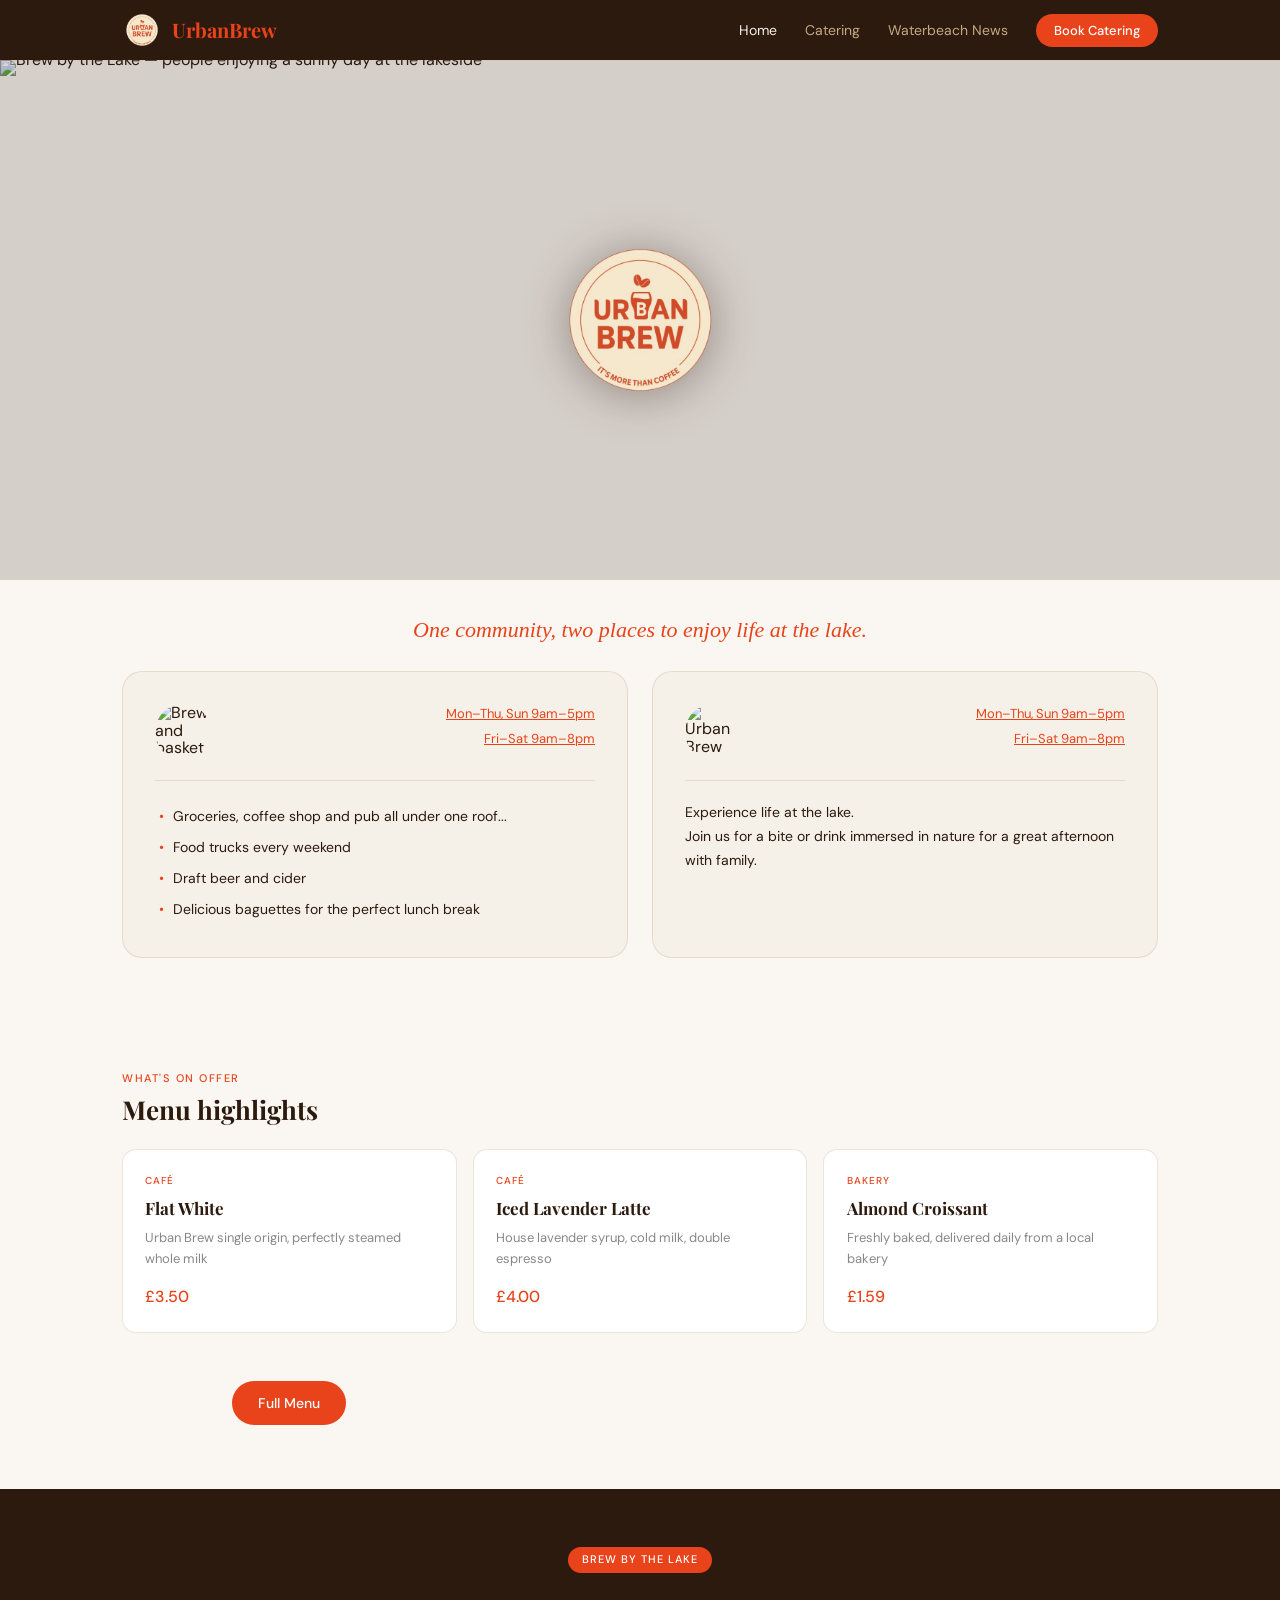
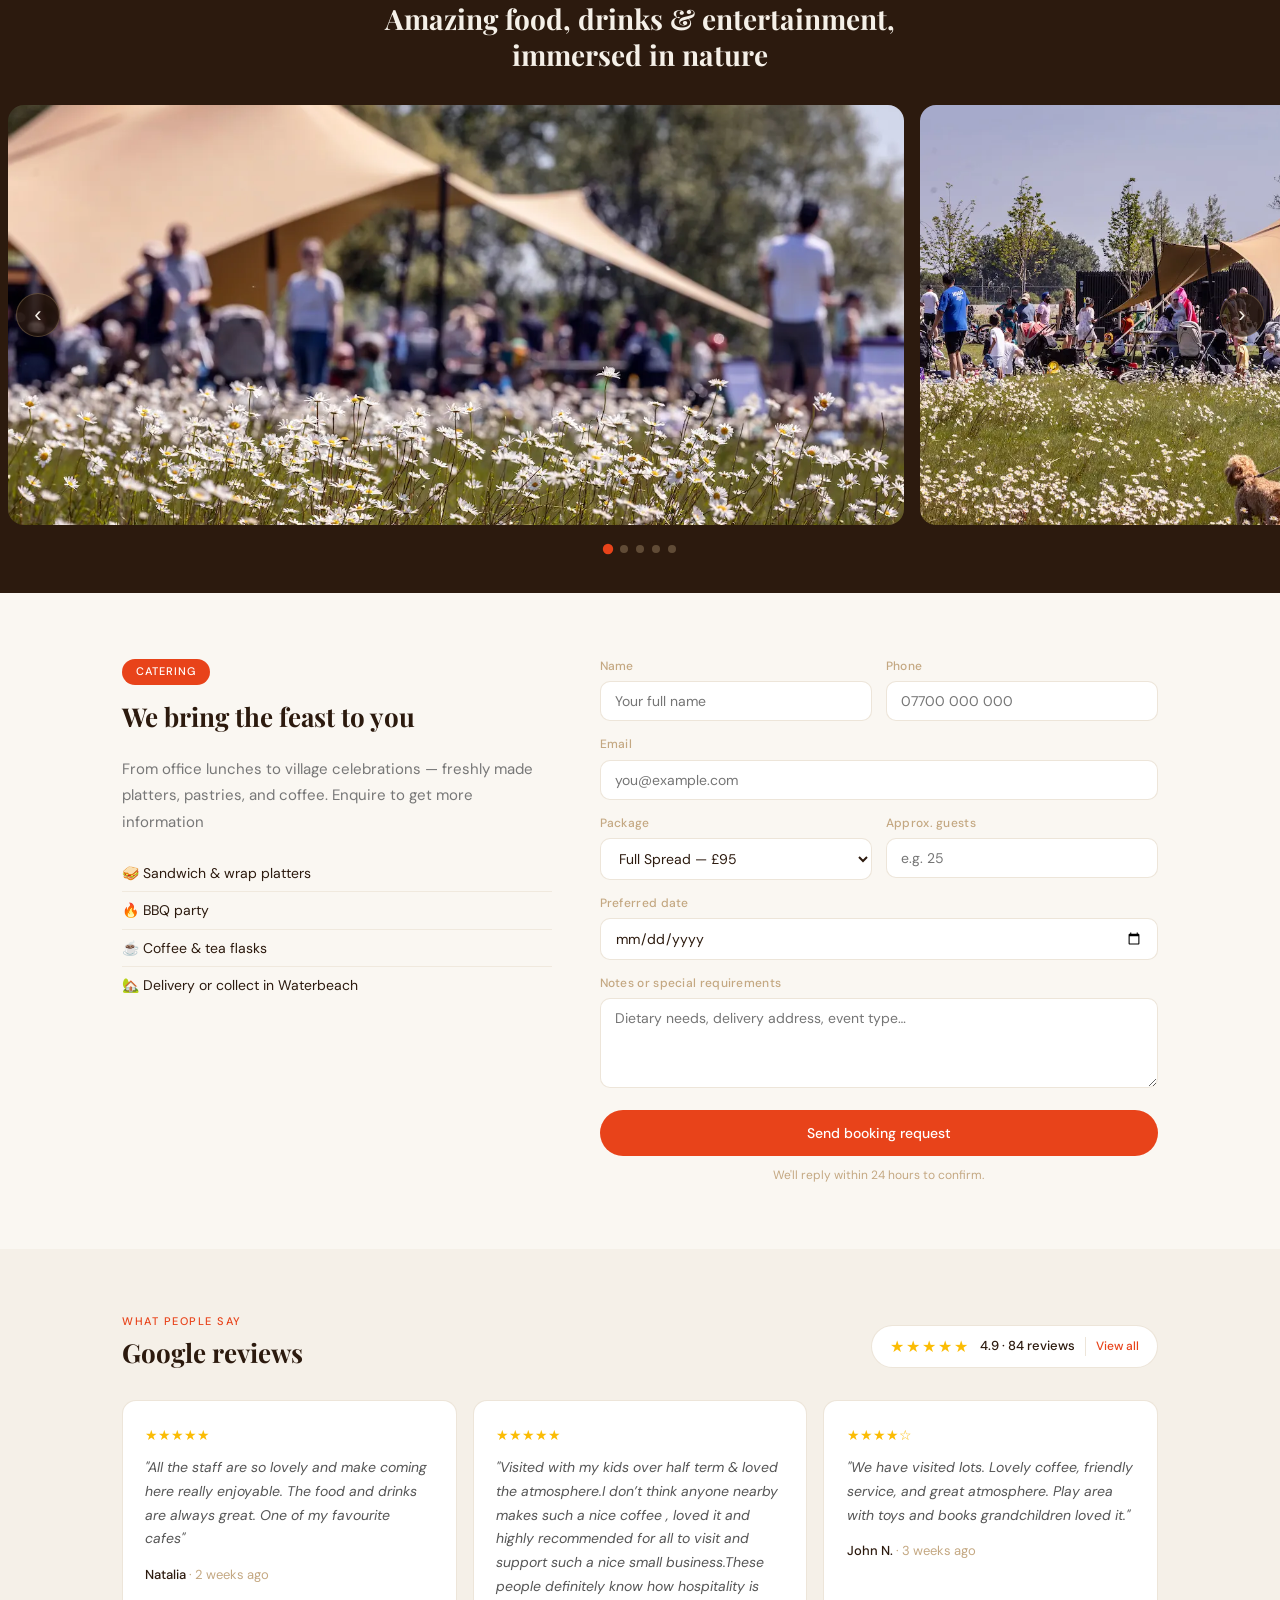
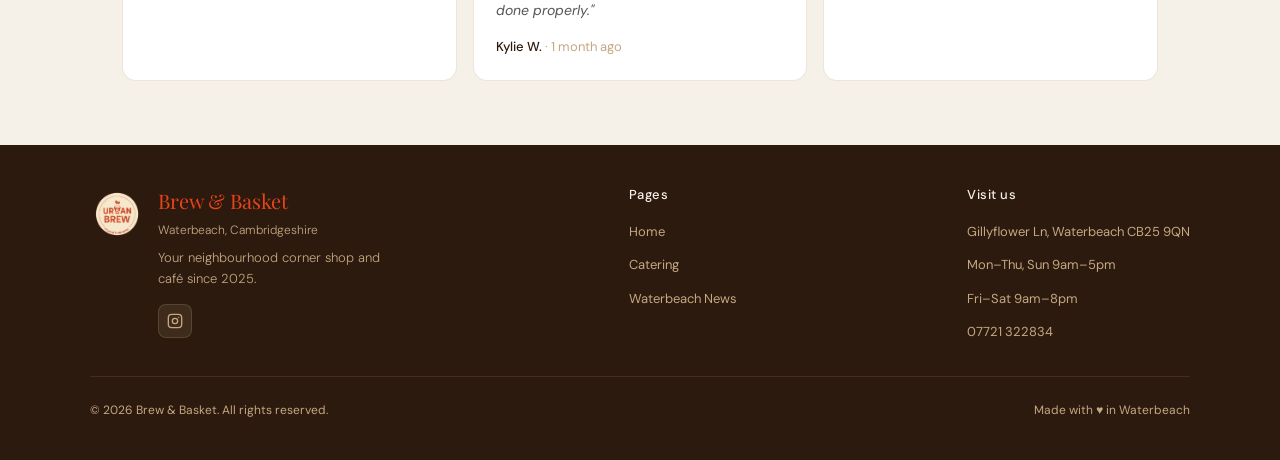
==== commit 8a4d03c5: "Update branding and images in index.html" ====
--- a/index.html
+++ b/index.html
@@ -15,7 +15,7 @@
     <div class="nav-inner">
       <a href="index.html" class="nav-logo">
         <img src="images/logo.png" alt="Brew & Basket logo" />
-        <span class="nav-logo-text">Brew<span>&amp;</span>Basket</span>
+        <span class="nav-logo-text">Urban<span></span>Brew</span>
       </a>
       <button class="nav-toggle" aria-label="Toggle menu">
         <span></span><span></span><span></span>
@@ -31,7 +31,7 @@
 
   <!-- HERO -->
   <section class="hero">
-    <img src="images/hero.png" alt="Brew by the Lake — people enjoying a sunny day at the lakeside" class="hero-img" />
+    <img src="images/hero.webp" alt="Brew by the Lake — people enjoying a sunny day at the lakeside" class="hero-img" />
     <div class="hero-overlay">
       <img src="images/logo.png" alt="Urban Brew logo" class="hero-logo fade-up" />
     </div>
@@ -47,8 +47,7 @@
     <div class="biz-card reveal">
       <div class="biz-card-header">
         <div class="biz-card-brand">
-          <span class="biz-name-orange">Brew&amp;</span><span class="biz-name-brown">Basket</span>
-          <img src="images/logo.png" alt="Urban Brew logo" class="biz-logo" />
+          <img src="images/bbasket.jpeg" alt="Brew and basket logo" class="biz-logo" />
         </div>
         <ul class="biz-hours">
           <li>Mon–Thu, Sun 9am–5pm</li>
@@ -66,9 +65,7 @@
     <div class="biz-card reveal delay-2">
       <div class="biz-card-header">
         <div class="biz-card-brand">
-          <span class="biz-name-orange">Brew</span><br>
-          <span class="biz-name-lake">By the Lake</span>
-          <img src="images/logo.png" alt="Urban Brew logo" class="biz-logo" />
+        <img src="images/bblake.jpeg" alt="Urban Brew logo" class="biz-logo" />
         </div>
         <ul class="biz-hours">
           <li>Mon–Thu, Sun 9am–5pm</li>
@@ -102,26 +99,7 @@
           <h3>Almond Croissant</h3>
           <p>Freshly baked, delivered daily from a local bakery</p>
           <div class="menu-price">£1.59</div>
-        </div>
-        <div class="menu-card reveal delay-1">
-          <div class="menu-cat">Lunch</div>
-          <h3>Ham, Egg &amp; Chips</h3>
-          <p>A proper pub classic, served fresh every lunchtime</p>
-          <div class="menu-price">£8.00</div>
-        </div>
-        <div class="menu-card reveal delay-2">
-          <div class="menu-cat">Small Plates</div>
-          <h3>Chilli Cheese Balls</h3>
-          <p>Crispy, gooey and perfectly spiced — great to share</p>
-          <div class="menu-price">£5.50</div>
-        </div>
-        <div class="menu-card reveal delay-3">
-          <div class="menu-cat">Drinks</div>
-          <h3>Draft Cruzcampo</h3>
-          <p>Refreshing Spanish lager on tap — half or pint</p>
-          <div class="menu-price">From £3.49</div>
-        </div>
-      </div>
+        </div>      
       <div style="text-align:center; margin-top:2rem;">
         <a href="images/menu.png" target="_blank" class="btn-primary">Full Menu</a>
       </div>
@@ -136,11 +114,11 @@
     </div>
     <div class="carousel-track-wrap">
       <div class="carousel-track" id="carouselTrack">
-        <div class="carousel-slide"><img src="images/shop1.jpg" alt="Brew & Basket shop" /></div>
-        <div class="carousel-slide"><img src="images/shop2.jpg" alt="Brew & Basket café" /></div>
-        <div class="carousel-slide"><img src="images/shop3.jpg" alt="Brew & Basket drinks" /></div>
-        <div class="carousel-slide"><img src="images/shop4.jpg" alt="Brew & Basket food" /></div>
-        <div class="carousel-slide"><img src="images/shop5.jpg" alt="Brew & Basket lakeside" /></div>
+        <div class="carousel-slide"><img src="images/shop1.webp" alt="Brew & Basket shop" /></div>
+        <div class="carousel-slide"><img src="images/shop2.webp" alt="Brew & Basket café" /></div>
+        <div class="carousel-slide"><img src="images/shop3.webp" alt="Brew & Basket drinks" /></div>
+        <div class="carousel-slide"><img src="images/shop4.webp" alt="Brew & Basket food" /></div>
+        <div class="carousel-slide"><img src="images/shop5.webp" alt="Brew & Basket lakeside" /></div>
       </div>
       <button class="carousel-btn carousel-prev" id="carouselPrev" aria-label="Previous">&#8249;</button>
       <button class="carousel-btn carousel-next" id="carouselNext" aria-label="Next">&#8250;</button>
@@ -155,14 +133,13 @@
         <div class="home-catering-text reveal">
           <span class="tag">Catering</span>
           <h2 class="section-title">We bring the feast to you</h2>
-          <p>From office lunches to village celebrations — freshly made platters, pastries, and coffee. No payment now, we'll confirm and invoice you directly.</p>
+          <p>From office lunches to village celebrations — freshly made platters, pastries, and coffee. Enquire to get more information</p>
           <ul class="catering-perks">
             <li>🥪 Sandwich &amp; wrap platters</li>
+            <li>🔥 BBQ party</li>
             <li>☕ Coffee &amp; tea flasks</li>
-            <li>🎉 Events from 10 to 80 people</li>
             <li>🏡 Delivery or collect in Waterbeach</li>
           </ul>
-          <a href="catering.html" class="btn-ghost" style="margin-top:1rem; display:inline-block;">See all packages →</a>
         </div>
         <form class="home-booking-form reveal delay-2" id="bookingForm" onsubmit="handleSubmit(event)">
           <div class="form-row">
@@ -231,18 +208,18 @@
       <div class="reviews-grid">
         <div class="review-card reveal">
           <div class="review-stars">★★★★★</div>
-          <p class="review-text">"Best coffee in the village by miles. Friendly staff and great selection in the shop."</p>
-          <div class="reviewer">Sarah M. <span class="review-date">· 2 weeks ago</span></div>
+          <p class="review-text">"All the staff are so lovely and make coming here really enjoyable. The food and drinks are always great. One of my favourite cafes"</p>
+          <div class="reviewer">Natalia <span class="review-date">· 2 weeks ago</span></div>
         </div>
         <div class="review-card reveal delay-1">
           <div class="review-stars">★★★★★</div>
-          <p class="review-text">"Used them for office catering — amazing platters, everyone loved it. Will definitely book again!"</p>
-          <div class="reviewer">James T. <span class="review-date">· 1 month ago</span></div>
+          <p class="review-text">"Visited with my kids over half term & loved the atmosphere.I don’t think anyone nearby makes such a nice coffee , loved it and highly recommended for all to visit and support such a nice small business.These people definitely know how hospitality is done properly."</p>
+          <div class="reviewer">Kylie W. <span class="review-date">· 1 month ago</span></div>
         </div>
         <div class="review-card reveal delay-2">
           <div class="review-stars">★★★★☆</div>
-          <p class="review-text">"Lovely little spot. Grab a coffee and catch up on local news — real heart of the village."</p>
-          <div class="reviewer">Linda K. <span class="review-date">· 3 weeks ago</span></div>
+          <p class="review-text">"We have visited lots. Lovely coffee, friendly service, and great atmosphere. Play area with toys and books grandchildren loved it."</p>
+          <div class="reviewer">John N. <span class="review-date">· 3 weeks ago</span></div>
         </div>
       </div>
     </div>
@@ -260,10 +237,7 @@
             </div>
             <p style="color:var(--tan); font-size:13px; font-weight:300; margin-top:8px; max-width:240px; line-height:1.6;">Your neighbourhood corner shop and café since 2025.</p>
             <div class="footer-social">
-              <a href="https://facebook.com/brewandbasket" target="_blank" rel="noopener" aria-label="Facebook">
-                <svg viewBox="0 0 24 24" fill="currentColor"><path d="M18 2h-3a5 5 0 00-5 5v3H7v4h3v8h4v-8h3l1-4h-4V7a1 1 0 011-1h3z"/></svg>
-              </a>
-              <a href="https://instagram.com/brewandbasket" target="_blank" rel="noopener" aria-label="Instagram">
+              <a href="https://www.instagram.com/urbanbrew2025/" target="_blank" rel="noopener" aria-label="Instagram">
                 <svg viewBox="0 0 24 24" fill="none" stroke="currentColor" stroke-width="2"><rect x="2" y="2" width="20" height="20" rx="5" ry="5"/><circle cx="12" cy="12" r="4"/><circle cx="17.5" cy="6.5" r="1" fill="currentColor" stroke="none"/></svg>
               </a>
             </div>
--- a/css/home.css
+++ b/css/home.css
@@ -1,77 +1,139 @@
-/* ── Hero ── */
+/* ── Hero (full-width image) ── */
 .hero {
-  background: linear-gradient(rgba(44, 26, 14, 0.78), rgba(44, 26, 14, 0.78)),
-              url('../images/hero.jpg') center/cover no-repeat;
-  background-attachment: fixed;
-  padding: 4rem 0 3.5rem;
-}
-.hero-inner {
+  position: relative;
+  width: 100%;
+  max-height: 520px;
+  overflow: hidden;
+  display: block;
+  line-height: 0;
+}
+.hero-img {
+  width: 100%;
+  height: 520px;
+  object-fit: cover;
+  object-position: center 30%;
+  display: block;
+}
+.hero-overlay {
+  position: absolute;
+  inset: 0;
+  display: flex;
+  align-items: center;
+  justify-content: center;
+  background: rgba(44, 26, 14, 0.18);
+}
+.hero-logo {
+  width: 180px;
+  height: 180px;
+  object-fit: contain;
+  filter: drop-shadow(0 4px 24px rgba(44,26,14,0.4));
+}
+
+/* ── Tagline ── */
+.tagline {
+  background: var(--light);
+  text-align: center;
+  padding: 2rem 1rem 1.5rem;
+}
+.tagline p {
+  font-family: 'Playfair Display', serif;
+  font-size: 22px;
+  color: var(--orange);
+  font-style: italic;
+}
+
+/* ── Two business cards ── */
+.cards-section {
   display: grid;
   grid-template-columns: 1fr 1fr;
-  gap: 3rem;
+  gap: 24px;
+  padding-bottom: 3rem;
+}
+.biz-card {
+  background: var(--cream);
+  border-radius: 20px;
+  padding: 2rem;
+  border: 1px solid var(--border);
+  transition: transform .2s, box-shadow .2s;
+}
+.biz-card:hover {
+  transform: translateY(-3px);
+  box-shadow: 0 10px 32px rgba(44,26,14,0.08);
+}
+.biz-card-header {
+  display: flex;
+  align-items: flex-start;
+  justify-content: space-between;
+  gap: 1rem;
+  margin-bottom: 1.25rem;
+  padding-bottom: 1.25rem;
+  border-bottom: 1px solid var(--border);
+}
+.biz-card-brand {
+  display: flex;
   align-items: center;
-}
-.hero-text h1 {
-  font-family: 'Playfair Display', serif;
-  font-size: 52px;
-  color: var(--cream);
+  flex-wrap: wrap;
+  gap: 10px;
   line-height: 1.1;
-  margin-bottom: 1rem;
-}
-.hero-text h1 em {
-  color: var(--orange);
-  font-style: normal;
-}
-.hero-text p {
-  color: var(--tan);
-  font-size: 16px;
-  font-weight: 300;
-  line-height: 1.75;
-  margin-bottom: 2rem;
-  max-width: 400px;
-}
-.hero-btns {
-  display: flex;
-  gap: 14px;
-  flex-wrap: wrap;
-}
-
-.hero-card {
-  background: rgba(255,255,255,0.06);
-  border: 1px solid rgba(196,168,130,0.25);
-  border-radius: 16px;
-  padding: 2rem;
-}
-.hero-card-title {
-  color: var(--tan);
-  font-size: 11px;
-  letter-spacing: 1.5px;
-  text-transform: uppercase;
-  font-weight: 500;
-  margin-bottom: 1.25rem;
-}
-.info-row {
-  display: flex;
-  align-items: center;
-  gap: 12px;
-  padding: 10px 0;
-  border-bottom: 1px solid rgba(196,168,130,0.15);
-}
-.info-row:last-child { border-bottom: none; }
-.info-row .icon {
-  width: 18px;
-  height: 18px;
-  color: var(--orange);
+}
+.biz-name-orange {
+  font-family: 'Playfair Display', serif;
+  font-size: 32px;
+  font-weight: 700;
+  color: var(--orange);
+}
+.biz-name-brown {
+  font-family: 'Playfair Display', serif;
+  font-size: 32px;
+  font-weight: 700;
+  color: var(--brown);
+}
+.biz-name-lake {
+  font-family: 'Playfair Display', serif;
+  font-size: 22px;
+  color: var(--brown);
+  font-weight: 400;
+}
+.biz-logo {
+  width: 56px;
+  height: 56px;
+  object-fit: contain;
+  border-radius: 50%;
+}
+.biz-hours {
+  list-style: none;
+  text-align: right;
   flex-shrink: 0;
 }
-.info-row span {
-  color: var(--cream);
+.biz-hours li {
+  font-size: 13px;
+  color: var(--orange);
+  text-decoration: underline;
+  margin-bottom: 4px;
+  cursor: default;
+}
+.biz-features {
+  list-style: none;
+  padding: 0;
+}
+.biz-features li {
   font-size: 14px;
-  flex: 1;
-}
-.info-row small {
-  color: var(--tan);
-  font-size: 12px;
+  color: var(--brown);
+  padding: 5px 0;
+  padding-left: 18px;
+  position: relative;
+  line-height: 1.5;
+}
+.biz-features li::before {
+  content: '•';
+  position: absolute;
+  left: 4px;
+  color: var(--orange);
+}
+.biz-desc {
+  font-size: 14px;
+  color: var(--brown);
+  line-height: 1.7;
 }
 
 /* ── Section padding ── */
@@ -173,36 +235,6 @@
 }
 .reviewer { font-size: 13px; font-weight: 500; color: var(--brown); }
 .review-date { color: var(--tan); font-weight: 400; }
-
-/* ── CTA strip ── */
-.cta-strip {
-  background: var(--brown);
-  padding: 3rem 0;
-}
-.cta-inner {
-  display: flex;
-  align-items: center;
-  justify-content: space-between;
-  gap: 2rem;
-  flex-wrap: wrap;
-}
-.cta-inner h2 {
-  font-family: 'Playfair Display', serif;
-  font-size: 26px;
-  color: var(--cream);
-  margin-bottom: 6px;
-}
-.cta-inner p {
-  color: var(--tan);
-  font-size: 15px;
-  font-weight: 300;
-}
-
-/* ── Hero h1 colour fix (readable on cream background) ── */
-.hero-text h1 em {
-  color: var(--orange);
-  font-style: normal;
-}
 
 /* ── Carousel ── */
 .carousel-section {
@@ -249,14 +281,6 @@
   object-position: center;
   display: block;
   pointer-events: none;
-}
-/* placeholder when no image uploaded yet */
-.carousel-slide:not(:has(img[src])) {
-  display: flex;
-  align-items: center;
-  justify-content: center;
-  color: var(--tan);
-  font-size: 13px;
 }
 .carousel-btn {
   position: absolute;
@@ -301,18 +325,120 @@
   transform: scale(1.3);
 }
 
+/* ── Home catering section ── */
+.home-catering {
+  background: var(--light);
+  padding: 4rem 0;
+}
+.home-catering-inner {
+  display: grid;
+  grid-template-columns: 1fr 1.3fr;
+  gap: 3rem;
+  align-items: start;
+}
+.home-catering-text p {
+  color: #777;
+  font-size: 15px;
+  line-height: 1.75;
+  margin-bottom: 1.25rem;
+}
+.catering-perks {
+  list-style: none;
+  padding: 0;
+}
+.catering-perks li {
+  font-size: 14px;
+  color: var(--brown);
+  padding: 7px 0;
+  border-bottom: 1px solid var(--border-light);
+}
+.catering-perks li:last-child { border-bottom: none; }
+.home-booking-form h3 {
+  font-family: 'Playfair Display', serif;
+  font-size: 22px;
+  color: var(--brown);
+  margin-bottom: 6px;
+}
+.form-row {
+  display: grid;
+  grid-template-columns: 1fr 1fr;
+  gap: 14px;
+}
+.field { margin-bottom: 14px; }
+.field label {
+  display: block;
+  font-size: 12px;
+  font-weight: 500;
+  color: var(--tan);
+  letter-spacing: 0.3px;
+  margin-bottom: 5px;
+}
+.field input,
+.field select,
+.field textarea {
+  width: 100%;
+  background: var(--white);
+  border: 1px solid var(--border);
+  border-radius: 10px;
+  padding: 10px 14px;
+  font-size: 14px;
+  color: var(--brown);
+  font-family: 'DM Sans', sans-serif;
+  outline: none;
+  transition: border-color .2s;
+}
+.field input:focus,
+.field select:focus,
+.field textarea:focus { border-color: var(--orange); }
+.field textarea { height: 90px; resize: vertical; }
+.form-note {
+  font-size: 12px;
+  color: var(--tan);
+  text-align: center;
+  margin-top: 10px;
+}
+.form-success {
+  background: var(--white);
+  border-radius: 16px;
+  border: 1px solid var(--border);
+  padding: 3rem;
+  text-align: center;
+}
+.success-icon {
+  width: 52px;
+  height: 52px;
+  background: var(--orange);
+  color: white;
+  font-size: 22px;
+  border-radius: 50%;
+  display: flex;
+  align-items: center;
+  justify-content: center;
+  margin: 0 auto 1rem;
+}
+.form-success h3 {
+  font-family: 'Playfair Display', serif;
+  font-size: 22px;
+  margin-bottom: 8px;
+}
+.form-success p { color: var(--tan); font-size: 14px; }
+
+/* ── Responsive ── */
 @media (max-width: 900px) {
   .menu-grid { grid-template-columns: repeat(2, 1fr); }
   .reviews-grid { grid-template-columns: repeat(2, 1fr); }
   .carousel-slide { min-width: 85%; height: 300px; }
+  .home-catering-inner { grid-template-columns: 1fr; }
 }
 @media (max-width: 768px) {
-  .hero-inner { grid-template-columns: 1fr; }
-  .hero-text h1 { font-size: 38px; }
-  .hero-card { display: none; }
+  .hero-img { height: 300px; }
+  .hero-logo { width: 120px; height: 120px; }
+  .tagline p { font-size: 17px; }
+  .cards-section { grid-template-columns: 1fr; }
+  .biz-name-orange, .biz-name-brown { font-size: 26px; }
   .menu-grid { grid-template-columns: 1fr; }
   .reviews-grid { grid-template-columns: 1fr; }
-  .cta-inner { flex-direction: column; text-align: center; }
   .carousel-slide { min-width: 92%; height: 220px; }
   .carousel-text h2 { font-size: 22px; }
-}
+  .form-row { grid-template-columns: 1fr; }
+}
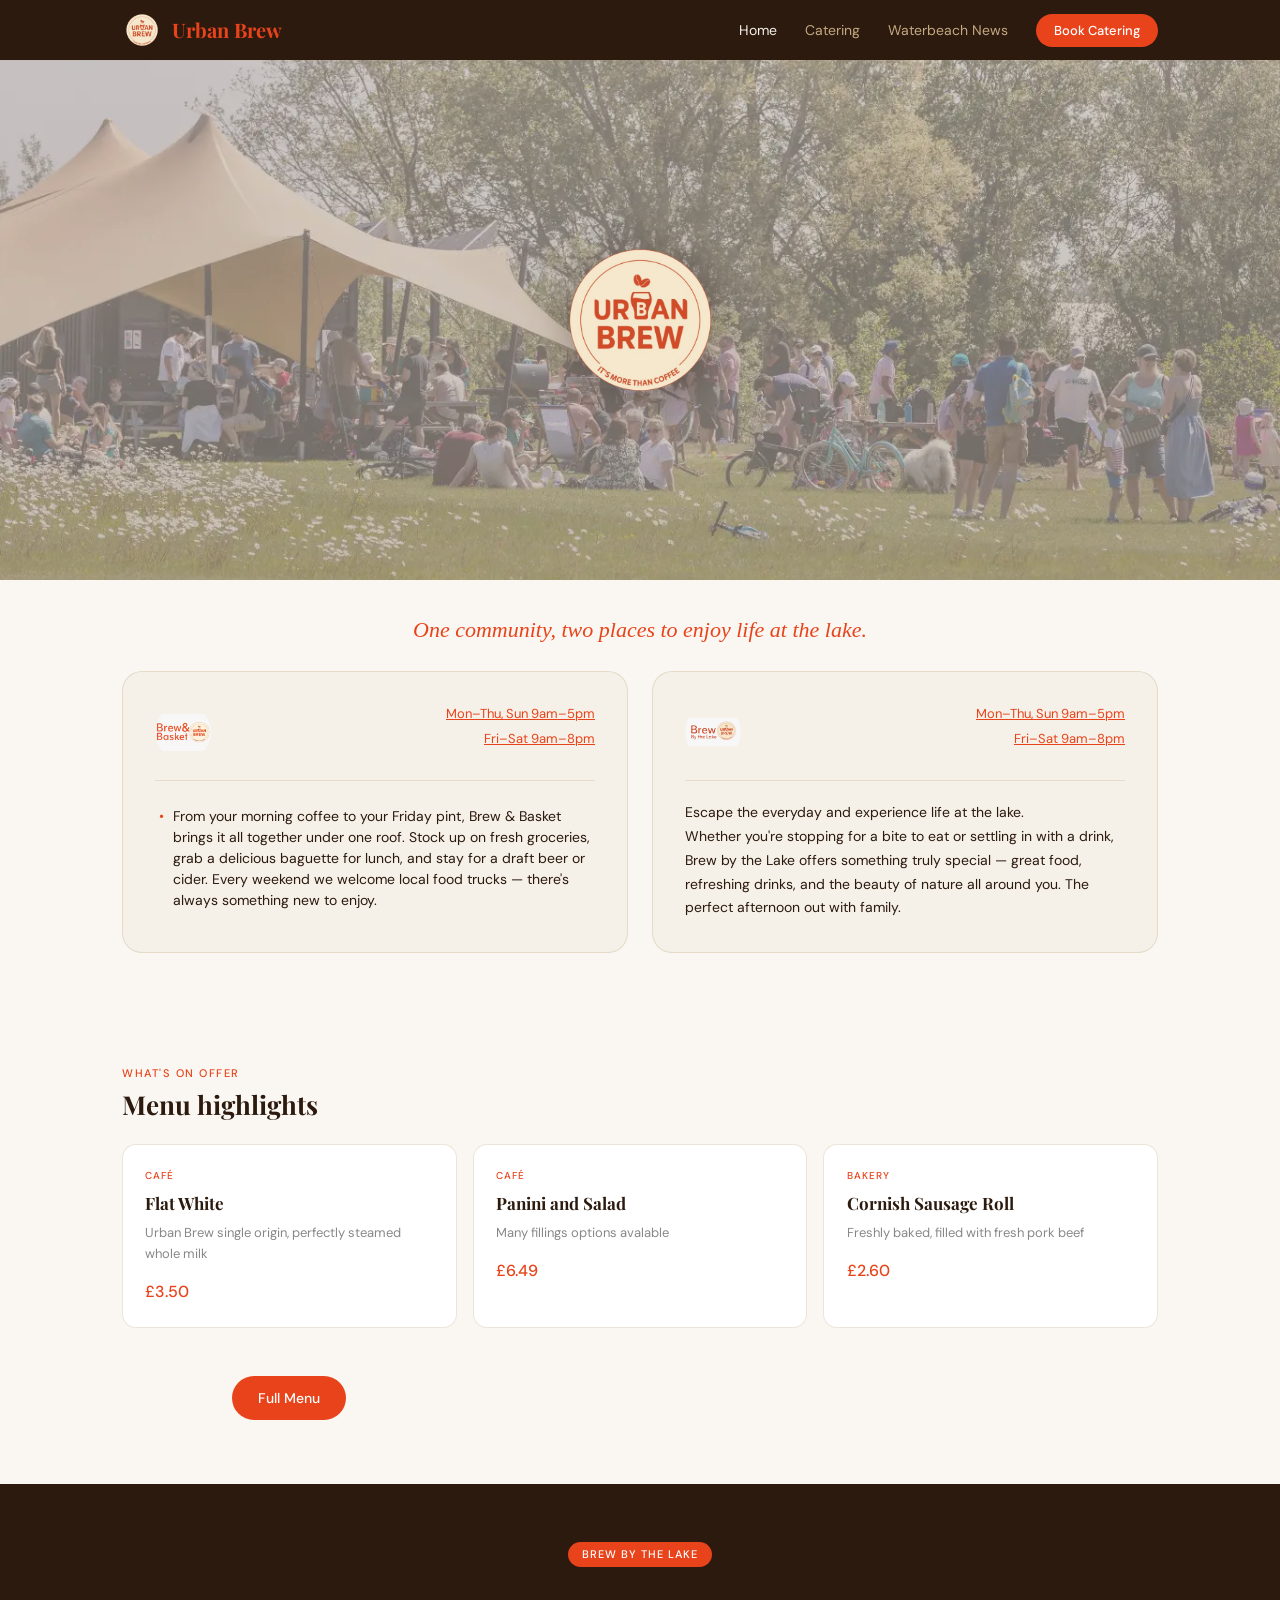
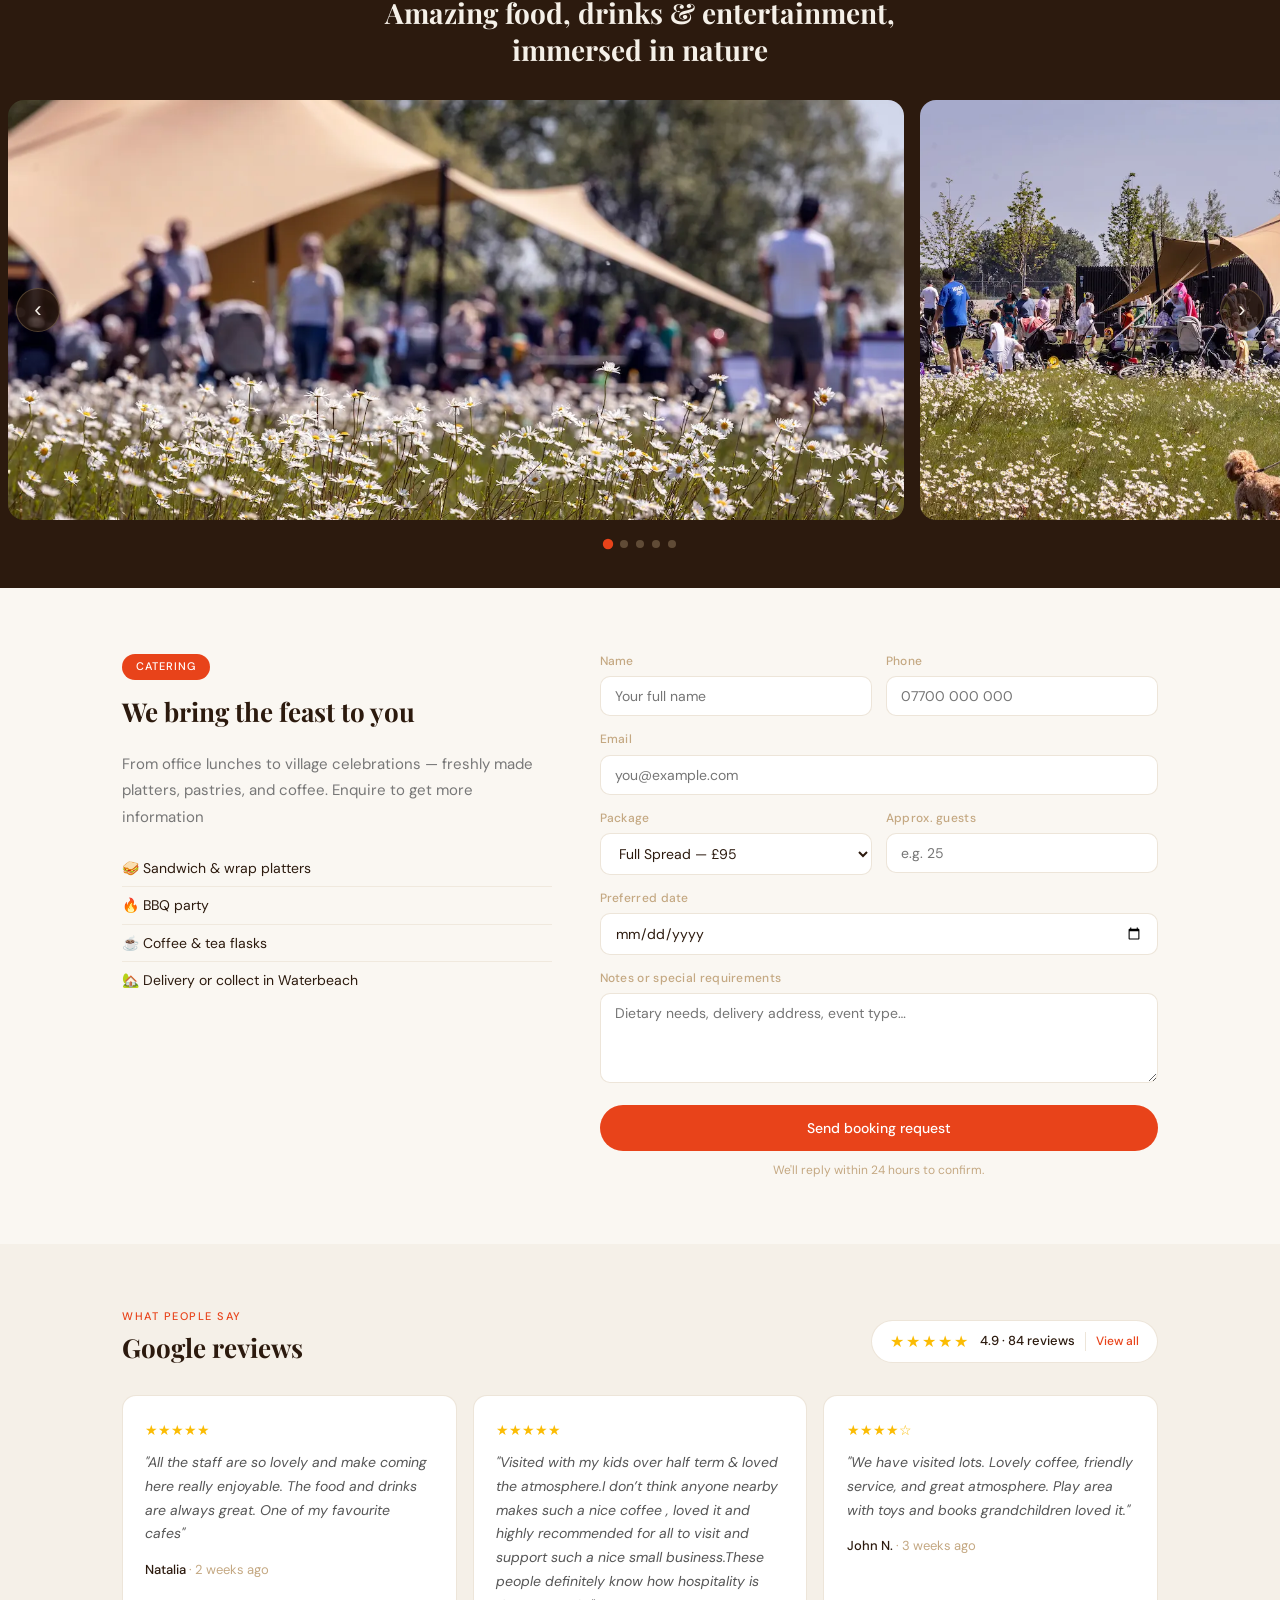
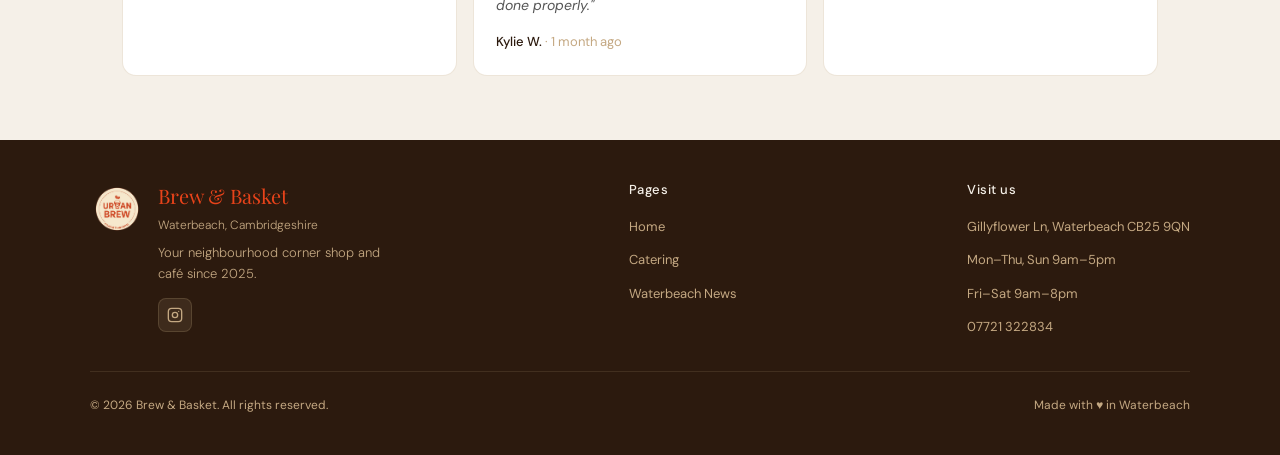
==== commit 63f8353d: "Revise business info and menu entries in index.html Updated business descriptions and menu items for" ====
--- a/index.html
+++ b/index.html
@@ -15,7 +15,7 @@
     <div class="nav-inner">
       <a href="index.html" class="nav-logo">
         <img src="images/logo.png" alt="Brew & Basket logo" />
-        <span class="nav-logo-text">Urban<span></span>Brew</span>
+        <span class="nav-logo-text">Urban Brew<span>
       </a>
       <button class="nav-toggle" aria-label="Toggle menu">
         <span></span><span></span><span></span>
@@ -55,10 +55,7 @@
         </ul>
       </div>
       <ul class="biz-features">
-        <li>Groceries, coffee shop and pub all under one roof...</li>
-        <li>Food trucks every weekend</li>
-        <li>Draft beer and cider</li>
-        <li>Delicious baguettes for the perfect lunch break</li>
+        <li>From your morning coffee to your Friday pint, Brew & Basket brings it all together under one roof. Stock up on fresh groceries, grab a delicious baguette for lunch, and stay for a draft beer or cider. Every weekend we welcome local food trucks — there's always something new to enjoy.</li>
       </ul>
     </div>
 
@@ -72,7 +69,7 @@
           <li>Fri–Sat 9am–8pm</li>
         </ul>
       </div>
-      <p class="biz-desc">Experience life at the lake.<br>Join us for a bite or drink immersed in nature for a great afternoon with family.</p>
+      <p class="biz-desc">Escape the everyday and experience life at the lake.<br>Whether you're stopping for a bite to eat or settling in with a drink, Brew by the Lake offers something truly special — great food, refreshing drinks, and the beauty of nature all around you. The perfect afternoon out with family.</p>
     </div>
   </section>
 
@@ -90,15 +87,15 @@
         </div>
         <div class="menu-card reveal delay-1">
           <div class="menu-cat">Café</div>
-          <h3>Iced Lavender Latte</h3>
-          <p>House lavender syrup, cold milk, double espresso</p>
-          <div class="menu-price">£4.00</div>
+          <h3>Panini and Salad</h3>
+          <p>Many fillings options avalable</p>
+          <div class="menu-price">£6.49</div>
         </div>
         <div class="menu-card reveal delay-2">
           <div class="menu-cat">Bakery</div>
-          <h3>Almond Croissant</h3>
-          <p>Freshly baked, delivered daily from a local bakery</p>
-          <div class="menu-price">£1.59</div>
+          <h3>Cornish Sausage Roll</h3>
+          <p>Freshly baked, filled with fresh pork beef</p>
+          <div class="menu-price">£2.60</div>
         </div>      
       <div style="text-align:center; margin-top:2rem;">
         <a href="images/menu.png" target="_blank" class="btn-primary">Full Menu</a>
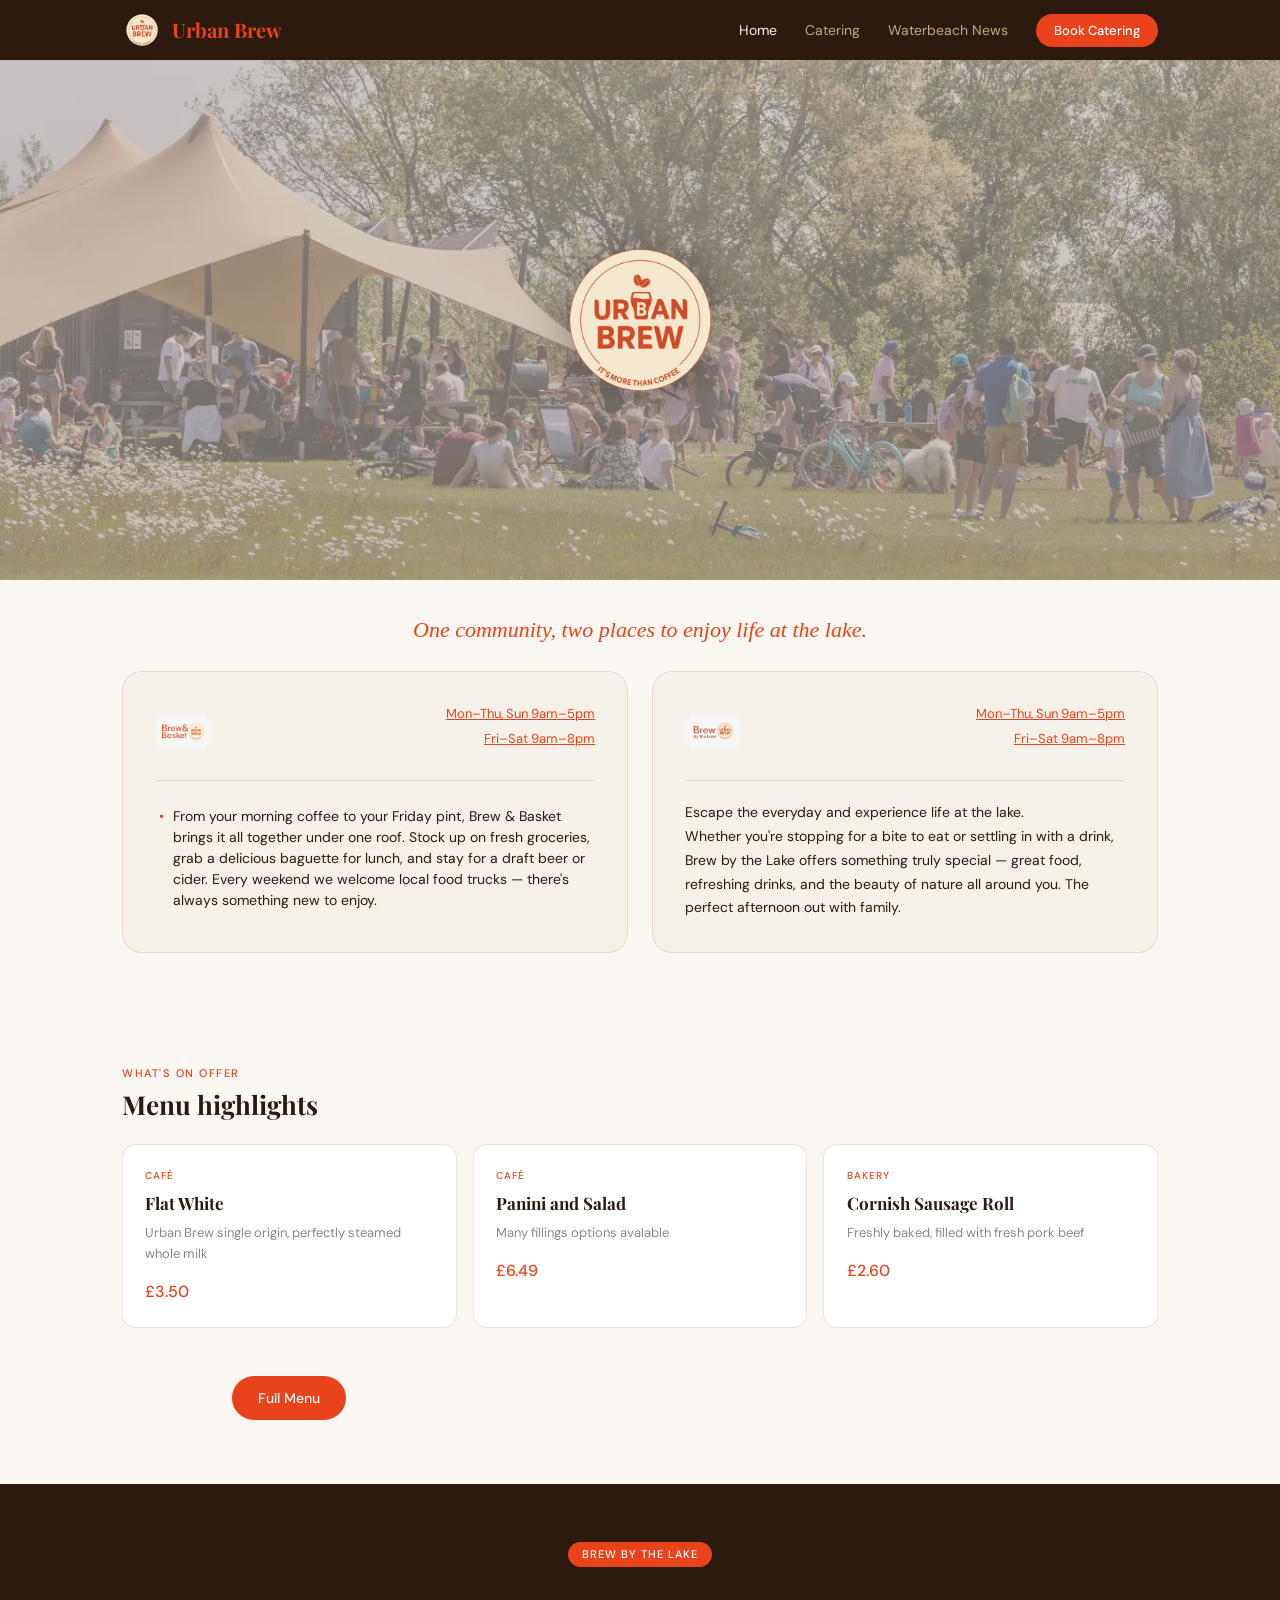
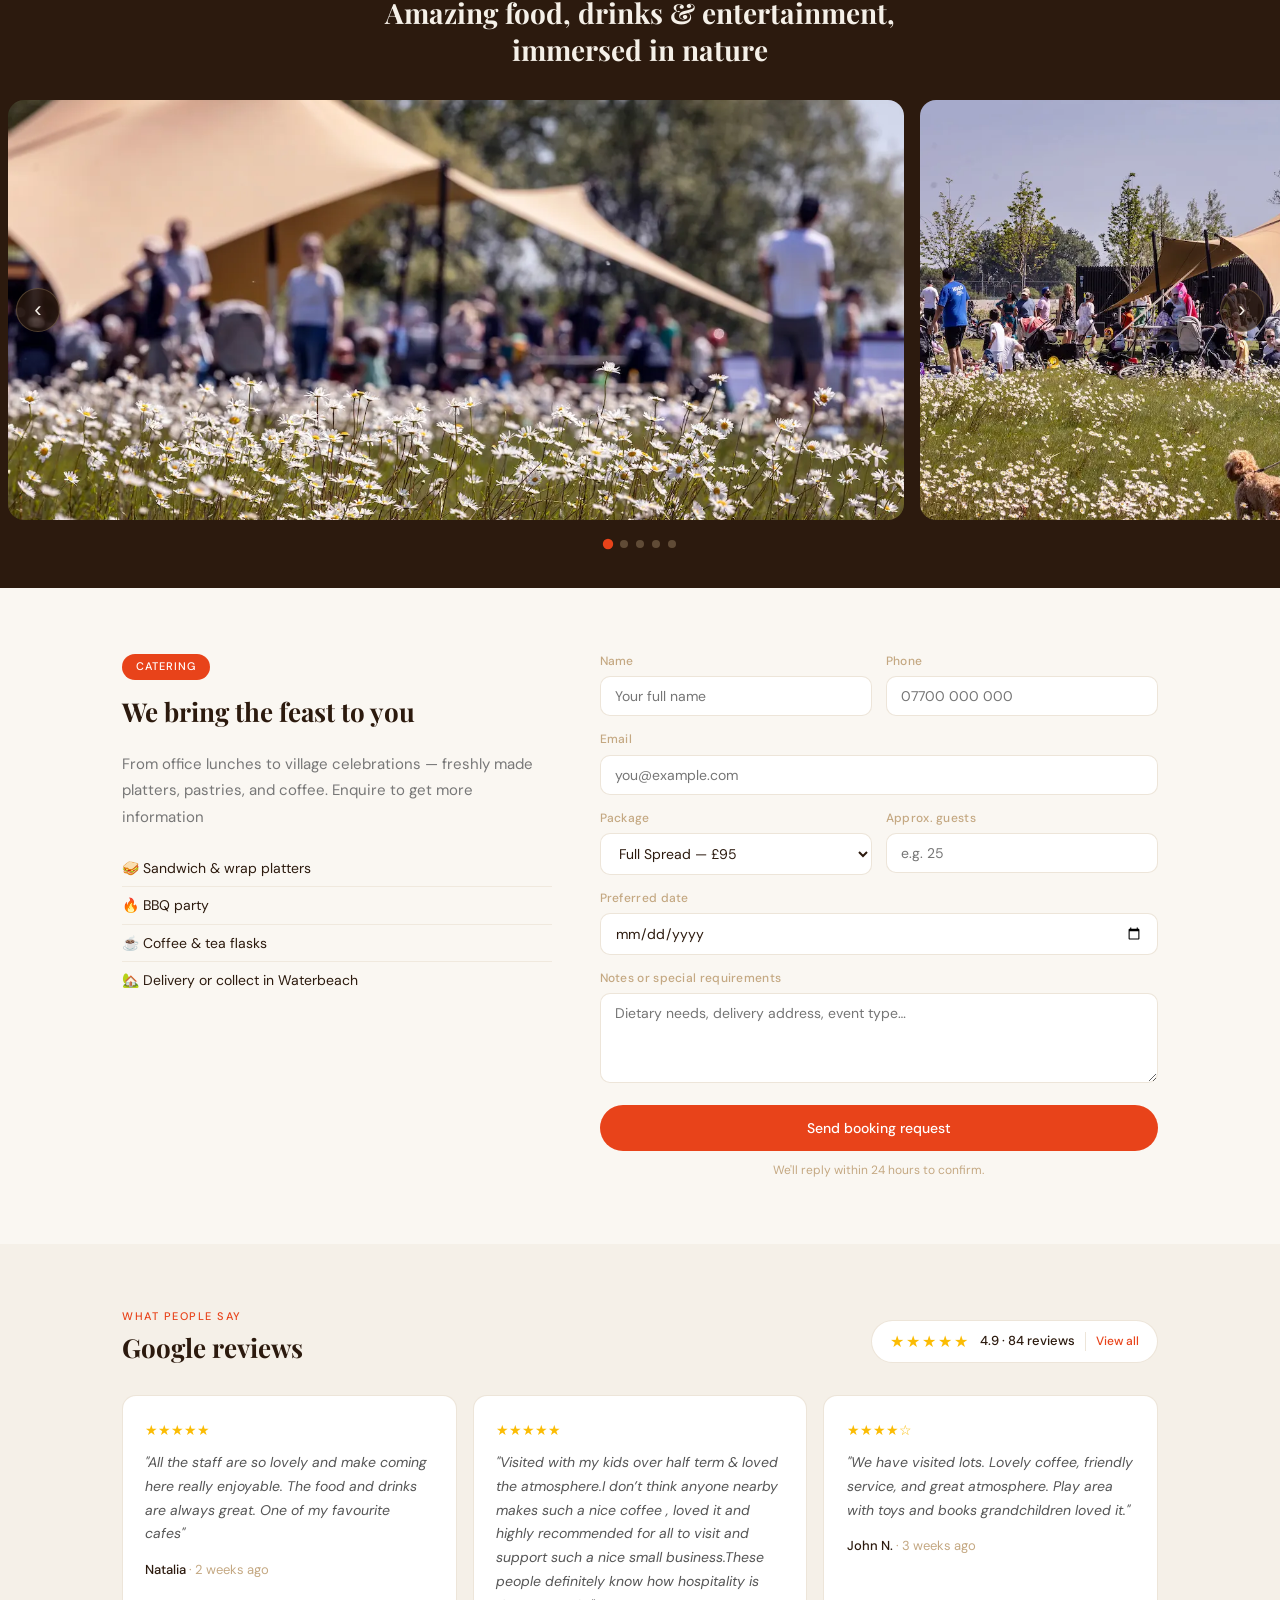
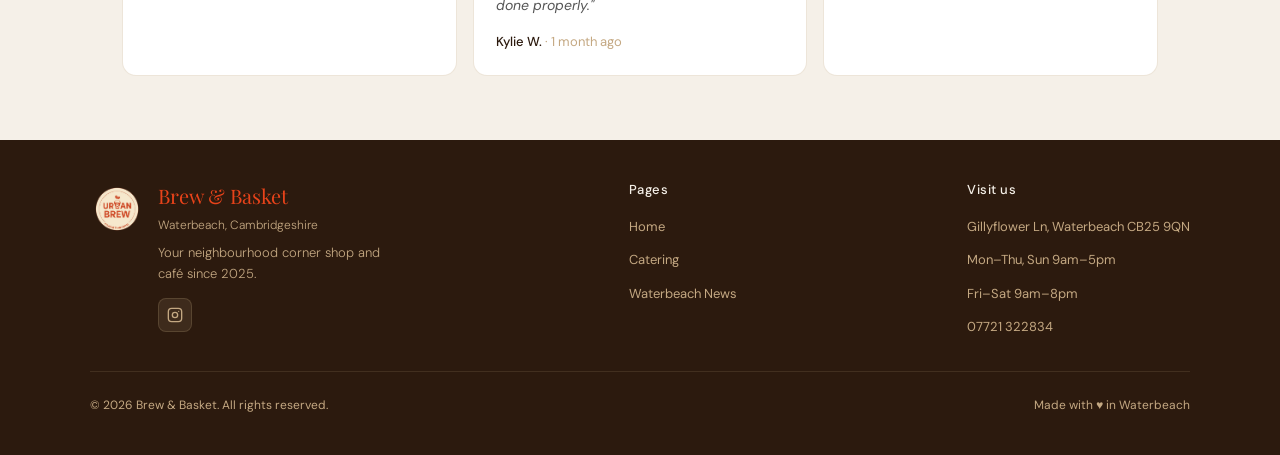
==== commit aa4d3598: "Update index.html" ====
--- a/index.html
+++ b/index.html
@@ -47,7 +47,7 @@
     <div class="biz-card reveal">
       <div class="biz-card-header">
         <div class="biz-card-brand">
-          <img src="images/bbasket.jpeg" alt="Brew and basket logo" class="biz-logo" />
+          <img src="images/bbasket.png" alt="Brew and basket logo" class="biz-logo" />
         </div>
         <ul class="biz-hours">
           <li>Mon–Thu, Sun 9am–5pm</li>
@@ -62,7 +62,7 @@
     <div class="biz-card reveal delay-2">
       <div class="biz-card-header">
         <div class="biz-card-brand">
-        <img src="images/bblake.jpeg" alt="Urban Brew logo" class="biz-logo" />
+        <img src="images/bblake.png" alt="Urban Brew logo" class="biz-logo" />
         </div>
         <ul class="biz-hours">
           <li>Mon–Thu, Sun 9am–5pm</li>
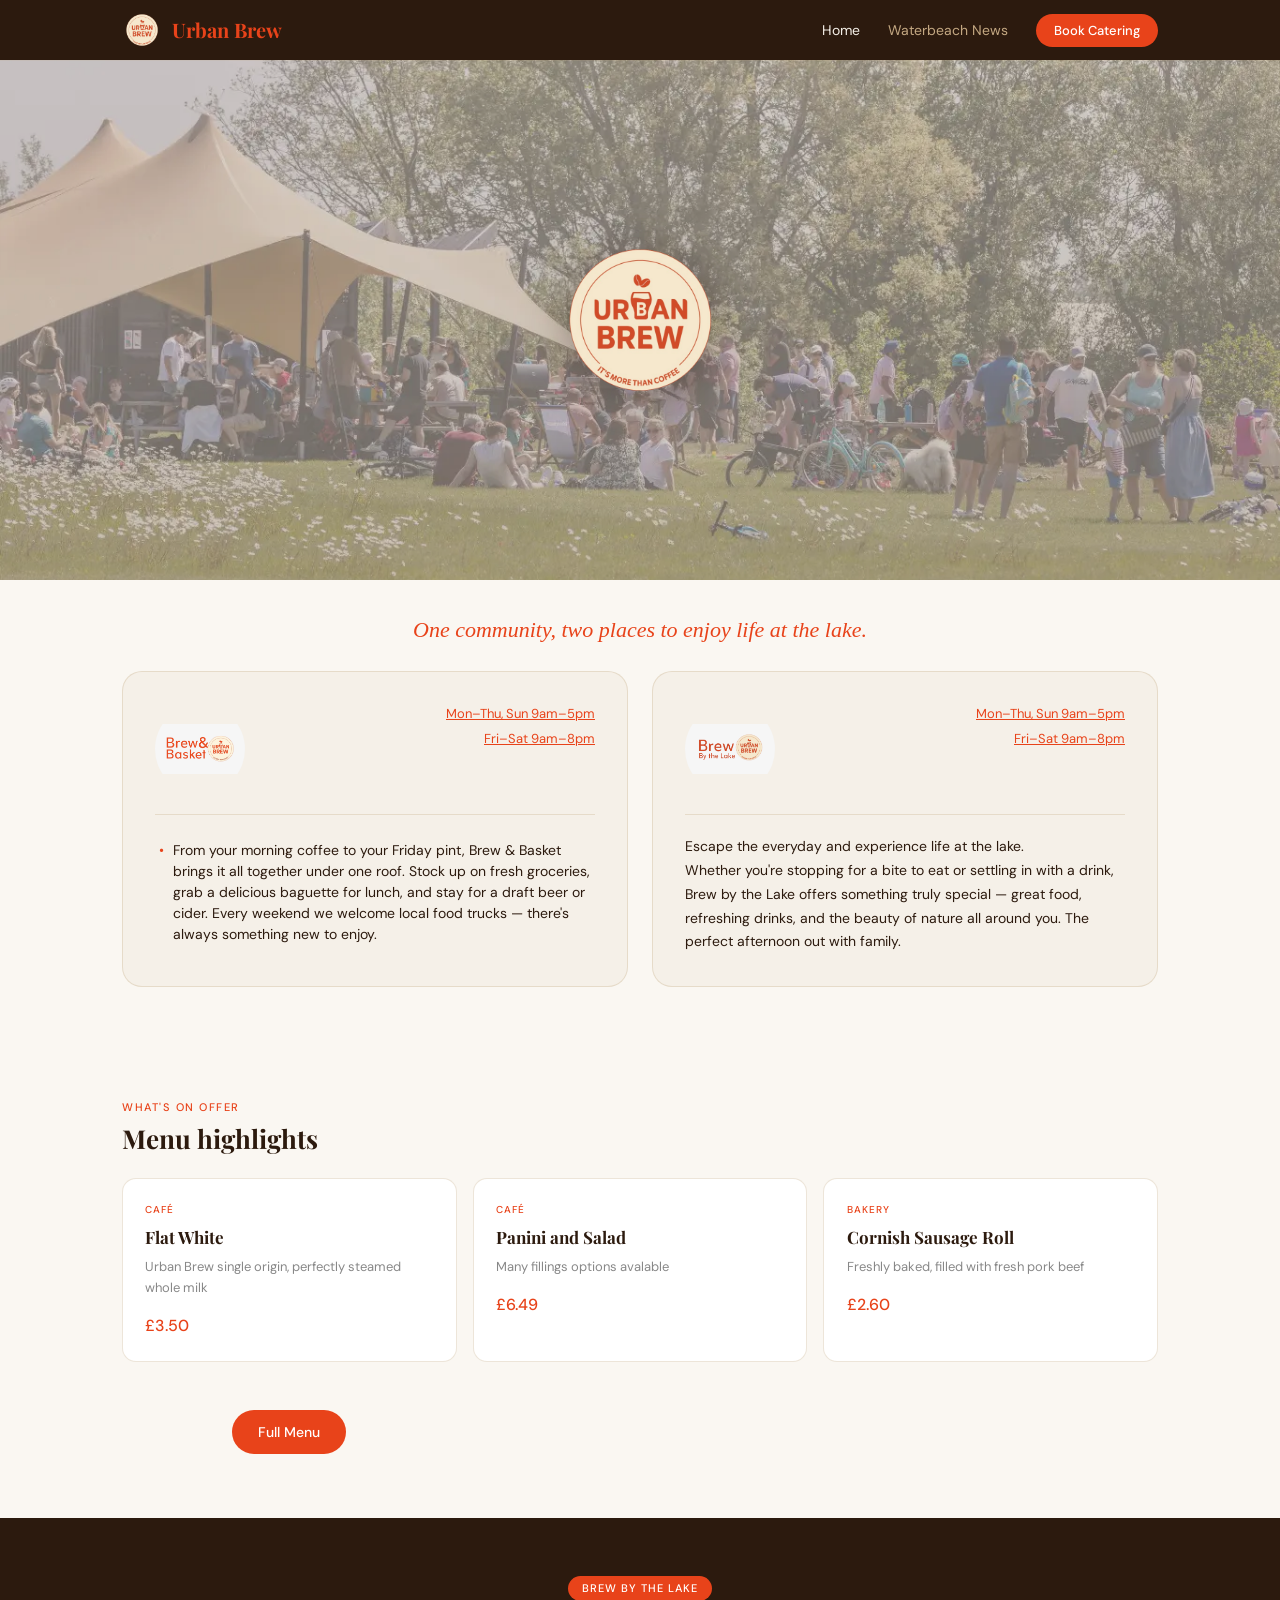
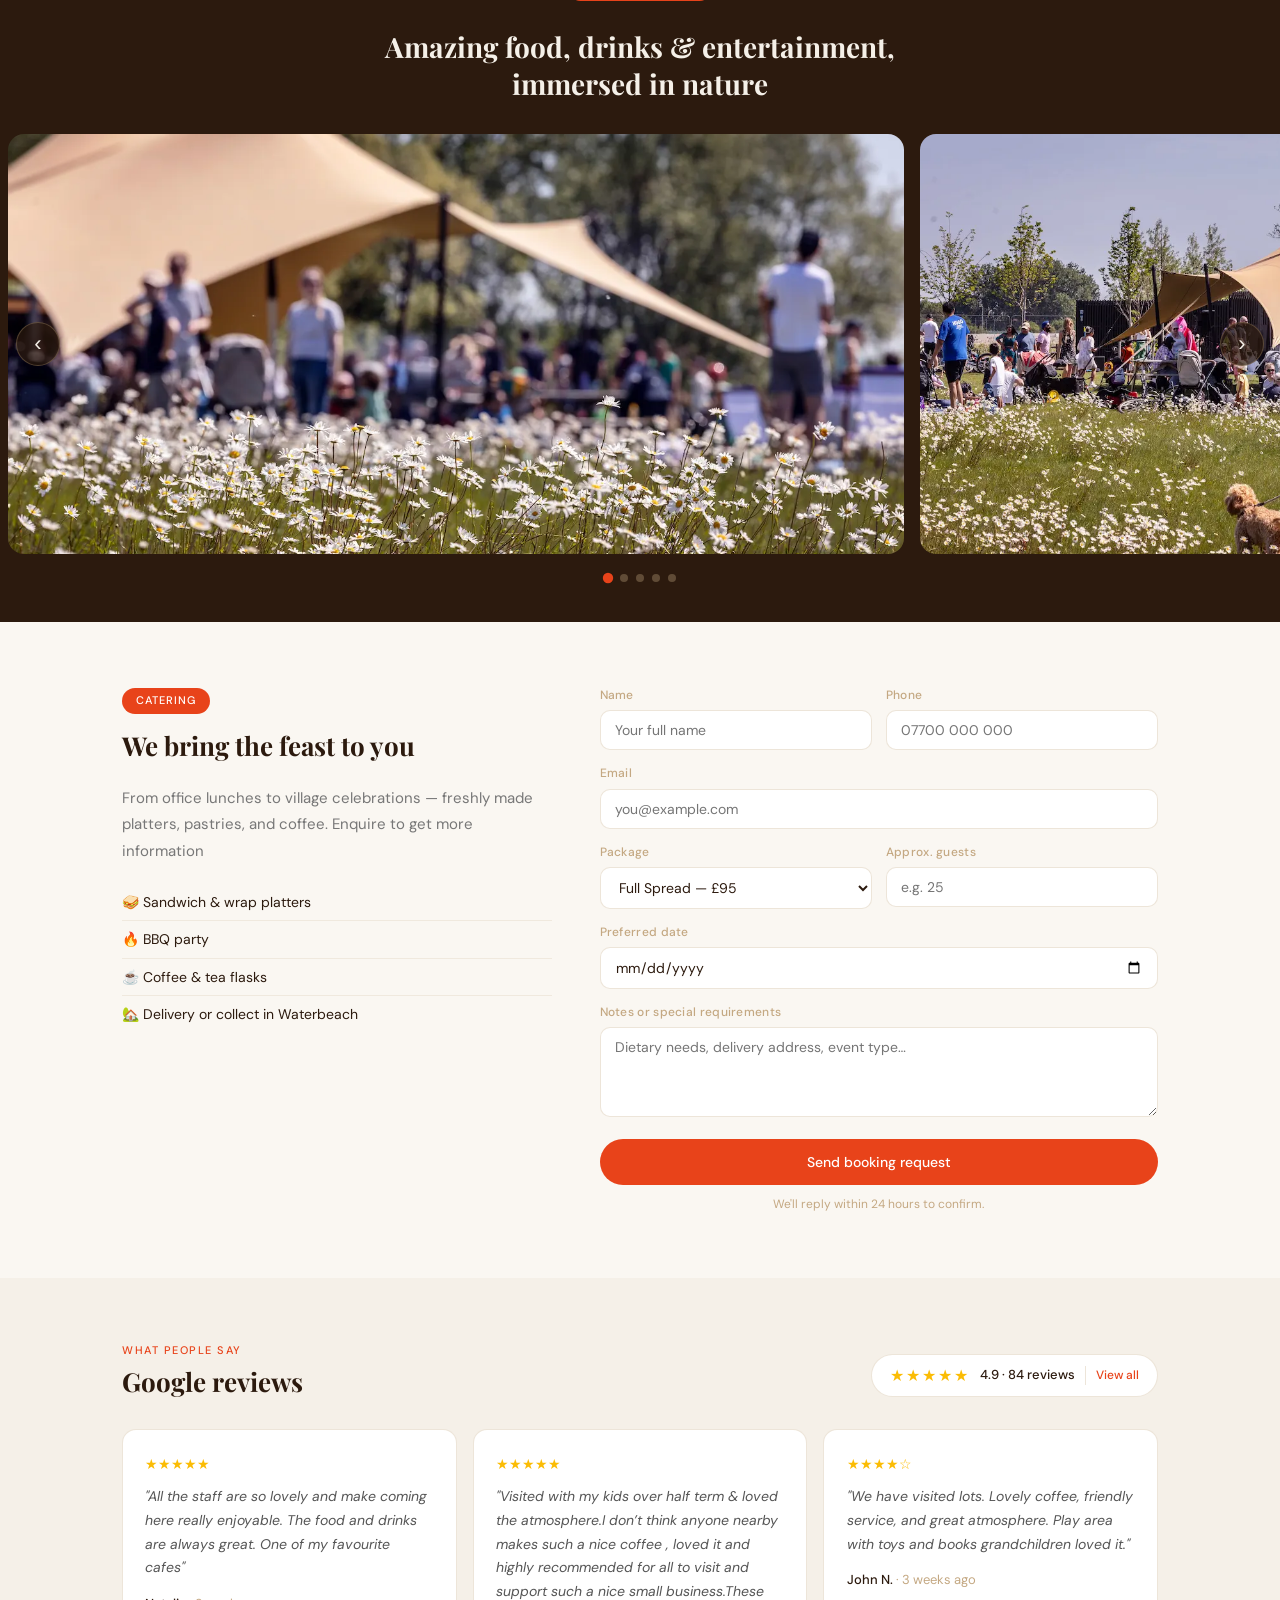
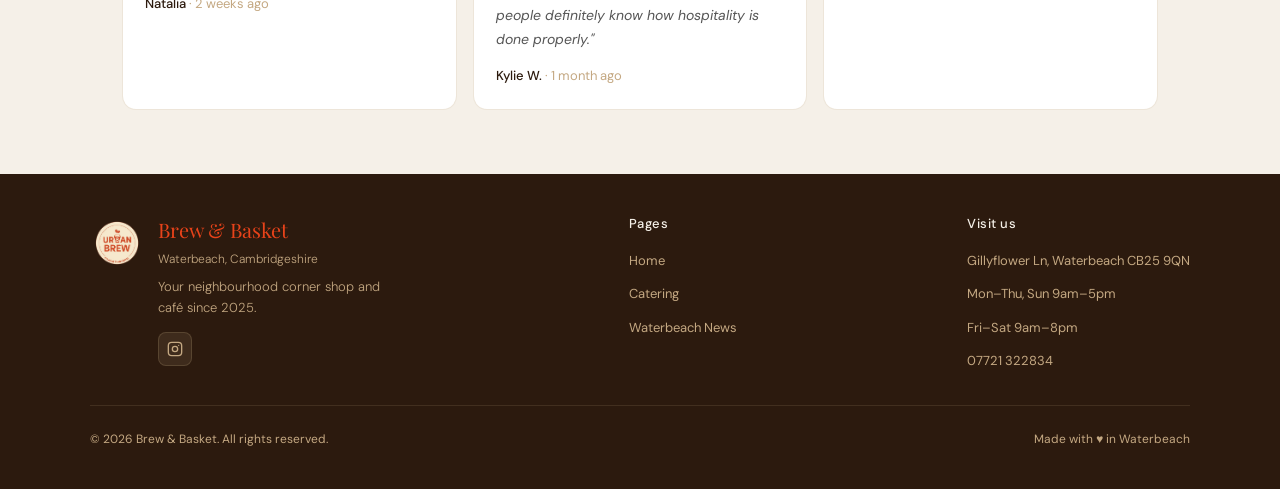
==== commit 55b5d84a: "Remove Catering link from navigation" ====
--- a/index.html
+++ b/index.html
@@ -22,7 +22,6 @@
       </button>
       <ul class="nav-links">
         <li><a href="index.html">Home</a></li>
-        <li><a href="catering.html">Catering</a></li>
         <li><a href="news.html">Waterbeach News</a></li>
         <li><a href="#book" class="nav-cta">Book Catering</a></li>
       </ul>
--- a/css/home.css
+++ b/css/home.css
@@ -95,8 +95,8 @@
   font-weight: 400;
 }
 .biz-logo {
-  width: 56px;
-  height: 56px;
+  width: 90px;
+  height: 90px;
   object-fit: contain;
   border-radius: 50%;
 }
